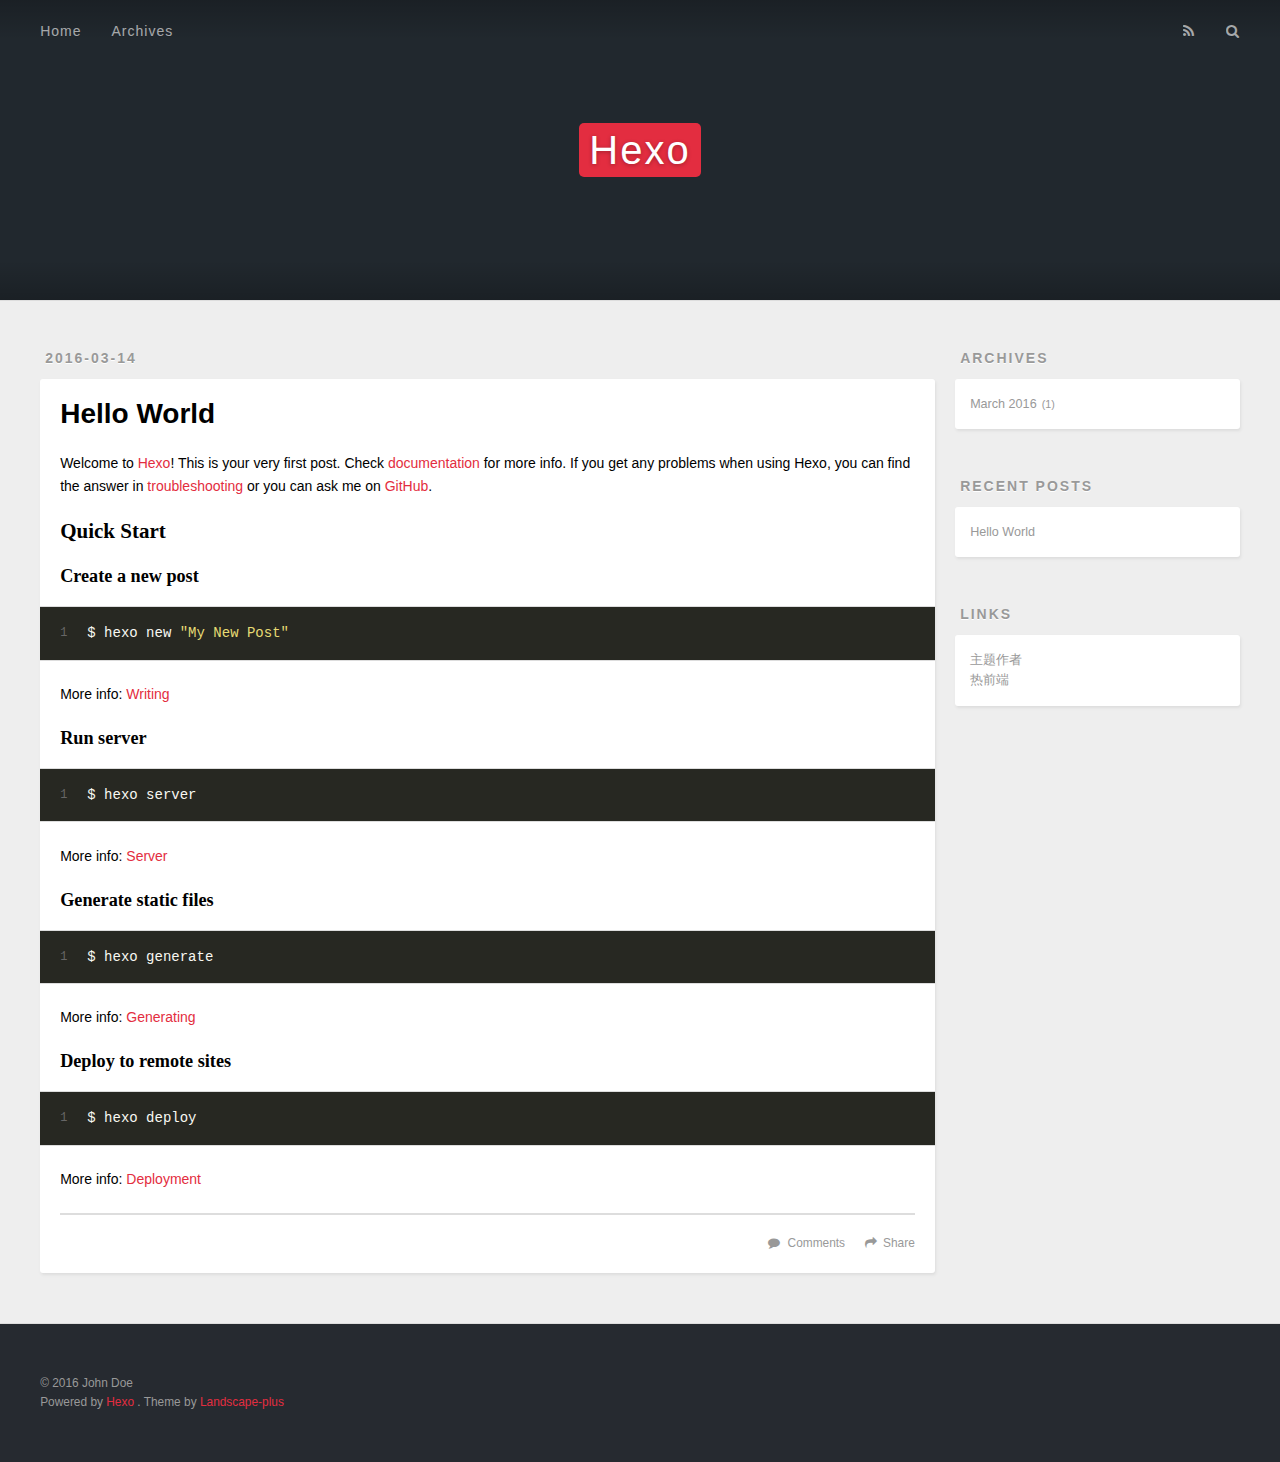
==== index.html @ 1e29aaac "Site updated: 2016-03-15 10:55:47" ====
<!DOCTYPE html>
<html>
<head>
  <meta charset="utf-8">
  
  <title>Hexo</title>
  <meta name="viewport" content="width=device-width, initial-scale=1, maximum-scale=1">
  <meta name="description">
<meta property="og:type" content="website">
<meta property="og:title" content="Hexo">
<meta property="og:url" content="http://yoursite.com/index.html">
<meta property="og:site_name" content="Hexo">
<meta property="og:description">
<meta name="twitter:card" content="summary">
<meta name="twitter:title" content="Hexo">
<meta name="twitter:description">
  
    <link rel="alternative" href="/atom.xml" title="Hexo" type="application/atom+xml">
  
  
    <link rel="icon" href="/favicon.png">
  
  <link rel="stylesheet" href="/css/style.css">
  <!--[if lt IE 9]><script src="//cdnjs.cloudflare.com/ajax/libs/html5shiv/3.7/html5shiv.min.js"></script><![endif]-->
  
</head>
<body>
<div id="container">
  <div id="wrap">
    <header id="header">
  <div id="banner"></div>
  <div id="header-outer" class="outer">
    <div id="header-title" class="inner">
      <h1 id="logo-wrap">
        <a href="/" id="logo">Hexo</a>
      </h1>
      
    </div>
    <div id="header-inner" class="inner">
      <nav id="main-nav">
        <a id="main-nav-toggle" class="nav-icon"></a>
        
          <a class="main-nav-link" href="/">Home</a>
        
          <a class="main-nav-link" href="/archives">Archives</a>
        
      </nav>
      <nav id="sub-nav">
        
          <a id="nav-rss-link" class="nav-icon" href="/atom.xml" title="RSS Feed"></a>
        
        <a id="nav-search-btn" class="nav-icon" title="Search"></a>
      </nav>
      <div id="search-form-wrap">
        <form action="http://www.baidu.com/baidu" method="get" accept-charset="utf-8" class="search-form">
          <input type="search" name="word" maxlength="20" class="search-form-input" placeholder="Search">
          <input type="submit" value="" class="search-form-submit">
          <input name=tn type=hidden value="bds">
          <input name=cl type=hidden value="3">
          <input name=ct type=hidden value="2097152">
          <input type="hidden" name="si" value="yoursite.com">
        </form>
      </div>
    </div>
  </div>
</header>
    <div class="outer">
      <section id="main">
  
    <article id="post-hello-world" class="article article-type-post" itemscope itemprop="blogPost">
  <div class="article-meta">
    <a href="/2016/03/14/hello-world/" class="article-date">
  <time datetime="2016-03-14T09:33:11.147Z" itemprop="datePublished">2016-03-14</time>
</a>
    
  </div>
  <div class="article-inner">
    
    
      <header class="article-header">
        
  
    <h1 itemprop="name">
      <a class="article-title" href="/2016/03/14/hello-world/">Hello World</a>
    </h1>
  

      </header>
    
    <div class="article-entry" itemprop="articleBody">
      
        <p>Welcome to <a href="https://hexo.io/" target="_blank" rel="external">Hexo</a>! This is your very first post. Check <a href="https://hexo.io/docs/" target="_blank" rel="external">documentation</a> for more info. If you get any problems when using Hexo, you can find the answer in <a href="https://hexo.io/docs/troubleshooting.html" target="_blank" rel="external">troubleshooting</a> or you can ask me on <a href="https://github.com/hexojs/hexo/issues" target="_blank" rel="external">GitHub</a>.</p>
<h2 id="Quick-Start"><a href="#Quick-Start" class="headerlink" title="Quick Start"></a>Quick Start</h2><h3 id="Create-a-new-post"><a href="#Create-a-new-post" class="headerlink" title="Create a new post"></a>Create a new post</h3><figure class="highlight bash"><table><tr><td class="gutter"><pre><span class="line">1</span><br></pre></td><td class="code"><pre><span class="line">$ hexo new <span class="string">"My New Post"</span></span><br></pre></td></tr></table></figure>
<p>More info: <a href="https://hexo.io/docs/writing.html" target="_blank" rel="external">Writing</a></p>
<h3 id="Run-server"><a href="#Run-server" class="headerlink" title="Run server"></a>Run server</h3><figure class="highlight bash"><table><tr><td class="gutter"><pre><span class="line">1</span><br></pre></td><td class="code"><pre><span class="line">$ hexo server</span><br></pre></td></tr></table></figure>
<p>More info: <a href="https://hexo.io/docs/server.html" target="_blank" rel="external">Server</a></p>
<h3 id="Generate-static-files"><a href="#Generate-static-files" class="headerlink" title="Generate static files"></a>Generate static files</h3><figure class="highlight bash"><table><tr><td class="gutter"><pre><span class="line">1</span><br></pre></td><td class="code"><pre><span class="line">$ hexo generate</span><br></pre></td></tr></table></figure>
<p>More info: <a href="https://hexo.io/docs/generating.html" target="_blank" rel="external">Generating</a></p>
<h3 id="Deploy-to-remote-sites"><a href="#Deploy-to-remote-sites" class="headerlink" title="Deploy to remote sites"></a>Deploy to remote sites</h3><figure class="highlight bash"><table><tr><td class="gutter"><pre><span class="line">1</span><br></pre></td><td class="code"><pre><span class="line">$ hexo deploy</span><br></pre></td></tr></table></figure>
<p>More info: <a href="https://hexo.io/docs/deployment.html" target="_blank" rel="external">Deployment</a></p>

      
    </div>
    <footer class="article-footer">
      
        <a data-url="http://yoursite.com/2016/03/14/hello-world/" data-id="cilrsl9pn00001sz2rvlsrsom" class="article-share-link" data-share="baidu">Share</a>
      

      
        <a href="http://yoursite.com/2016/03/14/hello-world/#ds-thread" class="article-comment-link">Comments</a>
      

      
    </footer>
  </div>
  
</article>


  
  
</section>
      
      <aside id="sidebar">
  
    
  
    
  
    
  
    
  <div class="widget-wrap">
    <h3 class="widget-title">Archives</h3>
    <div class="widget">
      <ul class="archive-list"><li class="archive-list-item"><a class="archive-list-link" href="/archives/2016/03/">March 2016</a><span class="archive-list-count">1</span></li></ul>
    </div>
  </div>

  
    
  <div class="widget-wrap">
    <h3 class="widget-title">Recent Posts</h3>
    <div class="widget">
      <ul>
        
          <li>
            <a href="/2016/03/14/hello-world/">Hello World</a>
          </li>
        
      </ul>
    </div>
  </div>

  
    
  <div class="widget-wrap">
    <h3 class="widget-title">Links</h3>
    <div class="widget">
      <ul>
        
          <li>
            <a href="http://xiguabaobao.com" target="_blank">主题作者</a>
          </li>
        
          <li>
            <a href="http://reqianduan.com" target="_blank">热前端</a>
          </li>
        
      </ul>
    </div>
  </div>

  
</aside>
      
    </div>
    <footer id="footer">
  
  <div class="outer">
    <div id="footer-info" class="inner">
      &copy; 2016 John Doe<br>
      Powered by <a href="http://hexo.io/" target="_blank">Hexo</a>
      .
      Theme by <a href="https://github.com/xiangming/landscape-plus" target="_blank">Landscape-plus</a>
    </div>
  </div>
</footer>
  </div>
  <nav id="mobile-nav">
  
    <a href="/" class="mobile-nav-link">Home</a>
  
    <a href="/archives" class="mobile-nav-link">Archives</a>
  
</nav>
  <!-- totop start -->
<div id="totop">
<a title="totop"><img src="/img/scrollup.png"/></a>
</div>

<!-- totop end -->

<!-- 多说公共js代码 start -->
<script type="text/javascript">
var duoshuoQuery = {short_name:"274f2ca0711b4ffc8c4871631180638b"};
  (function() {
    var ds = document.createElement('script');
    ds.type = 'text/javascript';ds.async = true;
    ds.src = (document.location.protocol == 'https:' ? 'https:' : 'http:') + '//static.duoshuo.com/embed.js';
    ds.charset = 'UTF-8';
    (document.getElementsByTagName('head')[0]
     || document.getElementsByTagName('body')[0]).appendChild(ds);
  })();
  </script>
<!-- 多说公共js代码 end -->


<!-- 百度分享 start -->

<div id="article-share-box" class="article-share-box">
  <div id="bdshare" class="bdsharebuttonbox article-share-links">
    <a class="article-share-weibo" data-cmd="tsina" title="分享到新浪微博"></a>
    <a class="article-share-weixin" data-cmd="weixin" title="分享到微信"></a>
    <a class="article-share-qq" data-cmd="sqq" title="分享到QQ"></a>
    <a class="article-share-renren" data-cmd="renren" title="分享到人人网"></a>
    <a class="article-share-more" data-cmd="more" title="更多"></a>
  </div>
</div>
<script>window._bd_share_config={"common":{},"share":{"bdCustomStyle":"/css/bdshare.css"}};with(document)0[(getElementsByTagName('head')[0]||body).appendChild(createElement('script')).src='http://bdimg.share.baidu.com/static/api/js/share.js?cdnversion='+~(-new Date()/36e5)];</script>

<!-- 百度分享 end -->

<script src="//cdnjs.cloudflare.com/ajax/libs/jquery/1.11.1/jquery.min.js"></script>




<script src="/js/script.js"></script>

</div>
</body>
</html>
---- css/style.css ----
body {
  zoom: 1;
  width: 100%;
}
body:before,
body:after {
  content: "";
  display: table;
}
body:after {
  clear: both;
}
html,
body,
div,
span,
applet,
object,
iframe,
h1,
h2,
h3,
h4,
h5,
h6,
p,
blockquote,
pre,
a,
abbr,
acronym,
address,
big,
cite,
code,
del,
dfn,
em,
img,
ins,
kbd,
q,
s,
samp,
small,
strike,
strong,
sub,
sup,
tt,
var,
dl,
dt,
dd,
ol,
ul,
li,
fieldset,
form,
label,
legend,
table,
caption,
tbody,
tfoot,
thead,
tr,
th,
td {
  margin: 0;
  padding: 0;
  border: 0;
  outline: 0;
  font-weight: inherit;
  font-style: inherit;
  font-family: inherit;
  font-size: 100%;
  vertical-align: baseline;
}
body {
  line-height: 1;
  color: #000;
  background: #fff;
}
ol,
ul {
  list-style: none;
}
table {
  border-collapse: separate;
  border-spacing: 0;
  vertical-align: middle;
}
caption,
th,
td {
  text-align: left;
  font-weight: normal;
  vertical-align: middle;
}
a img {
  border: none;
}
input,
button {
  margin: 0;
  padding: 0;
}
input::-moz-focus-inner,
button::-moz-focus-inner {
  border: 0;
  padding: 0;
}
@font-face {
  font-family: FontAwesome;
  font-style: normal;
  font-weight: normal;
  src: url("fonts/fontawesome-webfont.eot?v=#4.0.3");
  src: url("fonts/fontawesome-webfont.eot?#iefix&v=#4.0.3") format("embedded-opentype"), url("fonts/fontawesome-webfont.woff?v=#4.0.3") format("woff"), url("fonts/fontawesome-webfont.ttf?v=#4.0.3") format("truetype"), url("fonts/fontawesome-webfont.svg#fontawesomeregular?v=#4.0.3") format("svg");
}
html,
body,
#container {
  height: 100%;
}
body {
  background: #eee;
  font: 14px/1.6em "微软雅黑", "Microsoft Yahei", "Droid Sans", Helvetica Neue, Helvetica, Arial, sans-serif;
  -webkit-text-size-adjust: 100%;
}
.outer {
  zoom: 1;
  max-width: 1220px;
  margin: 0 auto;
  padding: 0 10px;
}
.outer:before,
.outer:after {
  content: "";
  display: table;
}
.outer:after {
  clear: both;
}
.inner {
  display: inline;
  float: left;
  width: 98.33333333333333%;
  margin: 0 0.833333333333333%;
}
.left,
.alignleft {
  float: left;
}
.right,
.alignright {
  float: right;
}
.clear {
  clear: both;
}
#container {
  position: relative;
}
.mobile-nav-on {
  overflow: hidden;
}
#wrap {
  height: 100%;
  width: 100%;
  position: absolute;
  top: 0;
  left: 0;
  -webkit-transition: 0.2s ease-out;
  -moz-transition: 0.2s ease-out;
  -o-transition: 0.2s ease-out;
  -ms-transition: 0.2s ease-out;
  transition: 0.2s ease-out;
  z-index: 1;
  background: #eee;
}
.mobile-nav-on #wrap {
  left: 280px;
}
@media screen and (min-width: 768px) {
  #main {
    display: inline;
    float: left;
    width: 73.33333333333333%;
    margin: 0 0.833333333333333%;
  }
}
.article-date,
.article-category-link,
.archive-year,
.widget-title {
  text-decoration: none;
  text-transform: uppercase;
  letter-spacing: 2px;
  color: #999;
  margin-bottom: 1em;
  margin-left: 5px;
  line-height: 1em;
  text-shadow: 0 1px #fff;
  font-weight: bold;
}
.article-inner,
.archive-article-inner {
  background: #fff;
  -webkit-box-shadow: 1px 2px 3px #ddd;
  box-shadow: 1px 2px 3px #ddd;
  -webkit-border-radius: 3px;
  border-radius: 3px;
}
.article-entry h1,
.widget h1,
.article-entry h2,
.widget h2,
.article-entry h3,
.widget h3,
.article-entry h4,
.widget h4,
.article-entry h5,
.widget h5,
.article-entry h6,
.widget h6 {
  font-weight: bold;
  color: #000;
  font-family: "Droid Serif", Georgia, Serif;
}
.article-entry h1 a,
.widget h1 a,
.article-entry h2 a,
.widget h2 a,
.article-entry h3 a,
.widget h3 a,
.article-entry h4 a,
.widget h4 a,
.article-entry h5 a,
.widget h5 a,
.article-entry h6 a,
.widget h6 a {
  color: #000;
  text-decoration: none;
}
.article-entry h1 a:hover,
.widget h1 a:hover,
.article-entry h2 a:hover,
.widget h2 a:hover,
.article-entry h3 a:hover,
.widget h3 a:hover,
.article-entry h4 a:hover,
.widget h4 a:hover,
.article-entry h5 a:hover,
.widget h5 a:hover,
.article-entry h6 a:hover,
.widget h6 a:hover {
  color: #e32d40;
}
.article-entry h2,
.widget h2,
.article-entry h3,
.widget h3,
.article-entry h4,
.widget h4,
.article-entry h5,
.widget h5,
.article-entry h6,
.widget h6 {
  font-weight: 600;
  margin-bottom: 10px;
}
.article-entry h1,
.widget h1 {
  font-size: 2em;
}
.article-entry h2,
.widget h2 {
  font-size: 1.5em;
}
.article-entry h3,
.widget h3 {
  font-size: 1.3em;
}
.article-entry h4,
.widget h4 {
  font-size: 1.2em;
}
.article-entry h5,
.widget h5 {
  font-size: 1em;
}
.article-entry h6,
.widget h6 {
  font-size: 1em;
  color: #999;
}
.article-entry hr,
.widget hr {
  border: 1px dashed #ddd;
}
.article-entry strong,
.widget strong {
  font-weight: bold;
}
.article-entry em,
.widget em,
.article-entry cite,
.widget cite {
  font-style: italic;
}
.article-entry sup,
.widget sup,
.article-entry sub,
.widget sub {
  font-size: 0.75em;
  line-height: 0;
  position: relative;
  vertical-align: baseline;
}
.article-entry sup,
.widget sup {
  top: -0.5em;
}
.article-entry sub,
.widget sub {
  bottom: -0.2em;
}
.article-entry small,
.widget small {
  font-size: 0.85em;
}
.article-entry acronym,
.widget acronym,
.article-entry abbr,
.widget abbr {
  border-bottom: 1px dotted;
}
.article-entry ul,
.widget ul,
.article-entry ol,
.widget ol,
.article-entry dl,
.widget dl {
  margin: 0 20px;
  line-height: 1.6em;
}
.article-entry ul ul,
.widget ul ul,
.article-entry ol ul,
.widget ol ul,
.article-entry ul ol,
.widget ul ol,
.article-entry ol ol,
.widget ol ol {
  margin-top: 0;
  margin-bottom: 0;
}
.article-entry ul,
.widget ul {
  list-style: disc;
}
.article-entry ol,
.widget ol {
  list-style: decimal;
}
.article-entry dt,
.widget dt {
  font-weight: bold;
}
#header {
  height: 300px;
  position: relative;
  border-bottom: 1px solid #ddd;
}
#header:before,
#header:after {
  content: "";
  position: absolute;
  left: 0;
  right: 0;
  height: 40px;
}
#header:before {
  top: 0;
  background: -webkit-linear-gradient(rgba(0,0,0,0.2), transparent);
  background: -moz-linear-gradient(rgba(0,0,0,0.2), transparent);
  background: -o-linear-gradient(rgba(0,0,0,0.2), transparent);
  background: -ms-linear-gradient(rgba(0,0,0,0.2), transparent);
  background: linear-gradient(rgba(0,0,0,0.2), transparent);
}
#header:after {
  bottom: 0;
  background: -webkit-linear-gradient(transparent, rgba(0,0,0,0.2));
  background: -moz-linear-gradient(transparent, rgba(0,0,0,0.2));
  background: -o-linear-gradient(transparent, rgba(0,0,0,0.2));
  background: -ms-linear-gradient(transparent, rgba(0,0,0,0.2));
  background: linear-gradient(transparent, rgba(0,0,0,0.2));
}
#header-outer {
  height: 100%;
  position: relative;
}
#header-inner {
  position: relative;
  overflow: hidden;
}
#banner {
  position: absolute;
  top: 0;
  left: 0;
  width: 100%;
  height: 100%;
  background: #21282e;
  -webkit-background-size: cover;
  -moz-background-size: cover;
  background-size: cover;
  z-index: -1;
}
#header-title {
  text-align: center;
  height: 40px;
  position: absolute;
  top: 50%;
  left: 0;
  margin-top: -20px;
}
#logo,
#subtitle {
  text-decoration: none;
  color: #fff;
  font-weight: 300;
  text-shadow: 0 1px 4px rgba(0,0,0,0.3);
}
#logo {
  font-size: 40px;
  line-height: 40px;
  letter-spacing: 2px;
  background: #e32d40;
  padding: 5px 10px;
  -webkit-border-radius: 5px;
  border-radius: 5px;
}
#subtitle {
  font-size: 16px;
  line-height: 16px;
  letter-spacing: 1px;
  color: #687e91;
}
#subtitle-wrap {
  margin-top: 16px;
}
#main-nav {
  float: left;
  margin-left: -15px;
}
.nav-icon,
.main-nav-link {
  float: left;
  color: #fff;
  opacity: 0.6;
  -ms-filter: "progid:DXImageTransform.Microsoft.Alpha(Opacity=60)";
  filter: alpha(opacity=60);
  text-decoration: none;
  text-shadow: 0 1px rgba(0,0,0,0.2);
  -webkit-transition: opacity 0.2s;
  -moz-transition: opacity 0.2s;
  -o-transition: opacity 0.2s;
  -ms-transition: opacity 0.2s;
  transition: opacity 0.2s;
  display: block;
  padding: 20px 15px;
}
.nav-icon:hover,
.main-nav-link:hover {
  opacity: 1;
  -ms-filter: none;
  filter: none;
}
.nav-icon {
  font-family: FontAwesome;
  text-align: center;
  font-size: 14px;
  width: 14px;
  height: 14px;
  padding: 20px 15px;
  position: relative;
  cursor: pointer;
}
.main-nav-link {
  font-weight: 300;
  letter-spacing: 1px;
}
@media screen and (max-width: 479px) {
  .main-nav-link {
    display: none;
  }
}
#main-nav-toggle {
  display: none;
}
#main-nav-toggle:before {
  content: "\f0c9";
}
@media screen and (max-width: 479px) {
  #main-nav-toggle {
    display: block;
  }
}
#sub-nav {
  float: right;
  margin-right: -15px;
}
#nav-rss-link:before {
  content: "\f09e";
}
#nav-search-btn:before {
  content: "\f002";
}
#search-form-wrap {
  position: absolute;
  top: 15px;
  width: 150px;
  height: 30px;
  right: -150px;
  opacity: 0;
  -ms-filter: "progid:DXImageTransform.Microsoft.Alpha(Opacity=0)";
  filter: alpha(opacity=0);
  -webkit-transition: 0.2s ease-out;
  -moz-transition: 0.2s ease-out;
  -o-transition: 0.2s ease-out;
  -ms-transition: 0.2s ease-out;
  transition: 0.2s ease-out;
}
#search-form-wrap.on {
  opacity: 1;
  -ms-filter: none;
  filter: none;
  right: 0;
}
@media screen and (max-width: 479px) {
  #search-form-wrap {
    width: 100%;
    right: -100%;
  }
}
.search-form {
  position: absolute;
  top: 0;
  left: 0;
  right: 0;
  background: #fff;
  padding: 5px 15px;
  -webkit-border-radius: 15px;
  border-radius: 15px;
  -webkit-box-shadow: 0 0 10px rgba(0,0,0,0.3);
  box-shadow: 0 0 10px rgba(0,0,0,0.3);
}
.search-form-input {
  border: none;
  background: none;
  color: #000;
  width: 100%;
  font: 13px "微软雅黑", "Microsoft Yahei", "Droid Sans", Helvetica Neue, Helvetica, Arial, sans-serif;
  outline: none;
}
.search-form-input::-webkit-search-results-decoration,
.search-form-input::-webkit-search-cancel-button {
  -webkit-appearance: none;
}
.search-form-submit {
  position: absolute;
  top: 50%;
  right: 10px;
  margin-top: -7px;
  font: 13px FontAwesome;
  border: none;
  background: none;
  color: #bbb;
  cursor: pointer;
}
.search-form-submit:hover,
.search-form-submit:focus {
  color: #777;
}
.article {
  margin: 50px 0;
}
.article-inner {
  overflow: hidden;
}
.article-meta {
  zoom: 1;
}
.article-meta:before,
.article-meta:after {
  content: "";
  display: table;
}
.article-meta:after {
  clear: both;
}
.article-date {
  float: left;
}
.article-category {
  float: left;
  line-height: 1em;
  color: #ccc;
  text-shadow: 0 1px #fff;
  margin-left: 8px;
}
.article-category:before {
  content: "\2022";
}
.article-category-link {
  margin: 0 12px 1em;
}
.article-header {
  padding: 20px 20px 0;
}
.article-title {
  text-decoration: none;
  font-size: 2em;
  font-weight: bold;
  color: #000;
  line-height: 1.1em;
  -webkit-transition: color 0.2s;
  -moz-transition: color 0.2s;
  -o-transition: color 0.2s;
  -ms-transition: color 0.2s;
  transition: color 0.2s;
}
a.article-title:hover {
  color: #e32d40;
}
.article-entry {
  zoom: 1;
  color: #000;
  padding: 0 20px;
}
.article-entry:before,
.article-entry:after {
  content: "";
  display: table;
}
.article-entry:after {
  clear: both;
}
.article-entry p,
.article-entry table {
  line-height: 1.6em;
  margin: 1.6em 0;
}
.article-entry h1,
.article-entry h2,
.article-entry h3,
.article-entry h4,
.article-entry h5,
.article-entry h6 {
  font-weight: bold;
}
.article-entry h1,
.article-entry h2,
.article-entry h3,
.article-entry h4,
.article-entry h5,
.article-entry h6 {
  line-height: 1.1em;
  margin: 1.1em 0;
}
.article-entry a {
  color: #e32d40;
  text-decoration: none;
}
.article-entry a:hover {
  text-decoration: underline;
}
.article-entry ul,
.article-entry ol,
.article-entry dl {
  margin-top: 1.6em;
  margin-bottom: 1.6em;
}
.article-entry img,
.article-entry video {
  max-width: 100%;
  height: auto;
  display: block;
  margin: auto;
}
.article-entry iframe {
  border: none;
}
.article-entry table {
  width: 100%;
  border-collapse: collapse;
  border-spacing: 0;
}
.article-entry th {
  font-weight: bold;
  border-bottom: 3px solid #ddd;
  padding-bottom: 0.5em;
}
.article-entry td {
  border-bottom: 1px solid #ddd;
  padding: 10px 0;
}
.article-entry blockquote {
  font-family: "Droid Serif", Georgia, Serif;
  margin: 1.6em 0;
  padding: 0 0.8em;
  border-left: 4px solid #ddd;
  color: #777;
}
.article-entry blockquote footer {
  font-size: 14px;
  margin: 1.6em 0;
  font-family: "微软雅黑", "Microsoft Yahei", "Droid Sans", Helvetica Neue, Helvetica, Arial, sans-serif;
}
.article-entry blockquote footer cite:before {
  content: "—";
  padding: 0 0.5em;
}
.article-entry .pullquote {
  text-align: left;
  width: 45%;
  margin: 0;
}
.article-entry .pullquote.left {
  margin-left: 0.5em;
  margin-right: 1em;
}
.article-entry .pullquote.right {
  margin-right: 0.5em;
  margin-left: 1em;
}
.article-entry .caption {
  color: #999;
  display: block;
  font-size: 0.9em;
  margin-top: 0.5em;
  position: relative;
  text-align: center;
}
.article-entry .video-container {
  position: relative;
  padding-top: 56.25%;
  height: 0;
  overflow: hidden;
}
.article-entry .video-container iframe,
.article-entry .video-container object,
.article-entry .video-container embed {
  position: absolute;
  top: 0;
  left: 0;
  width: 100%;
  height: 100%;
  margin-top: 0;
}
.article-more-link a {
  display: inline-block;
  line-height: 1em;
  padding: 6px 15px;
  -webkit-border-radius: 15px;
  border-radius: 15px;
  background: #eee;
  color: #999;
  text-shadow: 0 1px #fff;
  text-decoration: none;
}
.article-more-link a:hover {
  background: #e32d40;
  color: #fff;
  text-decoration: none;
  text-shadow: 0 1px #c01a2b;
}
.article-footer {
  zoom: 1;
  font-size: 0.85em;
  line-height: 1.6em;
  border-top: 2px solid #ddd;
  padding-top: 1.6em;
  margin: 0 20px 20px;
}
.article-footer:before,
.article-footer:after {
  content: "";
  display: table;
}
.article-footer:after {
  clear: both;
}
.article-footer a {
  color: #999;
  text-decoration: none;
}
.article-footer a:hover {
  color: #000;
}
.article-tag-list-item {
  float: left;
  margin-right: 10px;
}
.article-tag-list-link:before {
  content: "#";
}
.article-comment-link {
  float: right;
}
.article-comment-link:before {
  content: "\f075";
  font-family: FontAwesome;
  padding-right: 8px;
}
.article-share-link {
  cursor: pointer;
  float: right;
  margin-left: 20px;
}
.article-share-link:before {
  content: "\f064";
  font-family: FontAwesome;
  padding-right: 6px;
}
#article-nav {
  zoom: 1;
  position: relative;
}
#article-nav:before,
#article-nav:after {
  content: "";
  display: table;
}
#article-nav:after {
  clear: both;
}
@media screen and (min-width: 768px) {
  #article-nav {
    margin: 50px 0;
  }
  #article-nav:before {
    width: 8px;
    height: 8px;
    position: absolute;
    top: 50%;
    left: 50%;
    margin-top: -4px;
    margin-left: -4px;
    content: "";
    -webkit-border-radius: 50%;
    border-radius: 50%;
    background: #ddd;
    -webkit-box-shadow: 0 1px 2px #fff;
    box-shadow: 0 1px 2px #fff;
  }
}
.article-nav-link-wrap {
  text-decoration: none;
  text-shadow: 0 1px #fff;
  color: #999;
  -webkit-box-sizing: border-box;
  -moz-box-sizing: border-box;
  box-sizing: border-box;
  margin-top: 50px;
  text-align: center;
  display: block;
}
.article-nav-link-wrap:hover {
  color: #000;
}
@media screen and (min-width: 768px) {
  .article-nav-link-wrap {
    width: 50%;
    margin-top: 0;
  }
}
@media screen and (min-width: 768px) {
  #article-nav-newer {
    float: left;
    text-align: right;
    padding-right: 20px;
  }
}
@media screen and (min-width: 768px) {
  #article-nav-older {
    float: right;
    text-align: left;
    padding-left: 20px;
  }
}
.article-nav-caption {
  text-transform: uppercase;
  letter-spacing: 2px;
  color: #ddd;
  line-height: 1em;
  font-weight: bold;
}
#article-nav-newer .article-nav-caption {
  margin-right: -2px;
}
.article-nav-title {
  font-size: 0.85em;
  line-height: 1.6em;
  margin-top: 0.5em;
}
.article-share-box {
  position: absolute;
  display: none;
  background: #fff;
  -webkit-box-shadow: 1px 2px 10px rgba(0,0,0,0.2);
  box-shadow: 1px 2px 10px rgba(0,0,0,0.2);
  -webkit-border-radius: 3px;
  border-radius: 3px;
  margin-left: -145px;
  overflow: hidden;
  z-index: 1;
}
.article-share-box.on {
  display: block;
}
.article-share-input {
  width: 100%;
  background: none;
  -webkit-box-sizing: border-box;
  -moz-box-sizing: border-box;
  box-sizing: border-box;
  font: 14px "微软雅黑", "Microsoft Yahei", "Droid Sans", Helvetica Neue, Helvetica, Arial, sans-serif;
  padding: 0 15px;
  color: #000;
  outline: none;
  border: 1px solid #ddd;
  -webkit-border-radius: 3px 3px 0 0;
  border-radius: 3px 3px 0 0;
  height: 36px;
  line-height: 36px;
}
.article-share-links {
  zoom: 1;
  background: #eee;
}
.article-share-links:before,
.article-share-links:after {
  content: "";
  display: table;
}
.article-share-links:after {
  clear: both;
}
.article-share-weibo,
.article-share-weixin,
.article-share-qq,
.article-share-renren,
.article-share-more,
.article-share-twitter,
.article-share-facebook,
.article-share-pinterest,
.article-share-google {
  width: 50px;
  height: 50px;
  display: block;
  float: left;
  position: relative;
  color: #999;
  text-shadow: 0 1px #fff;
  cursor: pointer;
}
.article-share-weibo:before,
.article-share-weixin:before,
.article-share-qq:before,
.article-share-renren:before,
.article-share-more:before,
.article-share-twitter:before,
.article-share-facebook:before,
.article-share-pinterest:before,
.article-share-google:before {
  font-size: 20px;
  font-family: FontAwesome;
  width: 20px;
  height: 20px;
  position: absolute;
  top: 50%;
  left: 50%;
  margin-top: -10px;
  margin-left: -10px;
  text-align: center;
}
.article-share-weibo:hover,
.article-share-weixin:hover,
.article-share-qq:hover,
.article-share-renren:hover,
.article-share-more:hover,
.article-share-twitter:hover,
.article-share-facebook:hover,
.article-share-pinterest:hover,
.article-share-google:hover {
  color: #fff;
}
.article-share-weibo:before {
  content: "\f18a";
}
.article-share-weibo:hover {
  background: #d44137;
  text-shadow: 0 1px #b02f26;
}
.article-share-weixin:before {
  content: "\f1d7";
}
.article-share-weixin:hover {
  background: #38ad5a;
  text-shadow: 0 1px #2d8a48;
}
.article-share-qq:before {
  content: "\f1d6";
}
.article-share-qq:hover {
  background: #39b2e2;
  text-shadow: 0 1px #1d96c5;
}
.article-share-renren:before {
  content: "\f18b";
}
.article-share-renren:hover {
  background: #105ba3;
  text-shadow: 0 1px #0d4982;
}
.article-share-more:before {
  content: "\f067";
}
.article-share-more:hover {
  background: #333;
  text-shadow: 0 1px #292929;
}
.article-share-twitter:before {
  content: "\f099";
}
.article-share-twitter:hover {
  background: #00aced;
  text-shadow: 0 1px #008abe;
}
.article-share-facebook:before {
  content: "\f09a";
}
.article-share-facebook:hover {
  background: #3b5998;
  text-shadow: 0 1px #2f477a;
}
.article-share-pinterest:before {
  content: "\f0d2";
}
.article-share-pinterest:hover {
  background: #cb2027;
  text-shadow: 0 1px #a21a1f;
}
.article-share-google:before {
  content: "\f0d5";
}
.article-share-google:hover {
  background: #dd4b39;
  text-shadow: 0 1px #be3221;
}
.article-gallery {
  background: #000;
  position: relative;
}
.article-gallery-photos {
  position: relative;
  overflow: hidden;
}
.article-gallery-img {
  display: none;
  max-width: 100%;
}
.article-gallery-img:first-child {
  display: block;
}
.article-gallery-img.loaded {
  position: absolute;
  display: block;
}
.article-gallery-img img {
  display: block;
  max-width: 100%;
  margin: 0 auto;
}
#comments {
  background: #fff;
  -webkit-box-shadow: 1px 2px 3px #ddd;
  box-shadow: 1px 2px 3px #ddd;
  padding: 20px;
  border: 1px solid #ddd;
  -webkit-border-radius: 3px;
  border-radius: 3px;
  margin: 50px 0;
}
#comments a {
  color: #e32d40;
}
.archives-wrap {
  margin: 50px 0;
}
.archives {
  zoom: 1;
}
.archives:before,
.archives:after {
  content: "";
  display: table;
}
.archives:after {
  clear: both;
}
.archive-year-wrap {
  margin-bottom: 1em;
  line-height: 1em;
}
.archives {
  -webkit-column-gap: 10px;
  -moz-column-gap: 10px;
  column-gap: 10px;
}
@media screen and (min-width: 480px) and (max-width: 767px) {
  .archives {
    -webkit-column-count: 2;
    -moz-column-count: 2;
    column-count: 2;
  }
}
@media screen and (min-width: 768px) {
  .archives {
    -webkit-column-count: 3;
    -moz-column-count: 3;
    column-count: 3;
  }
}
.archive-article {
  -webkit-column-break-inside: avoid;
  page-break-inside: avoid;
  overflow: hidden;
  break-inside: avoid-column;
}
.archive-article-inner {
  padding: 10px;
  margin-bottom: 15px;
}
.archive-article-title {
  text-decoration: none;
  font-weight: bold;
  color: #000;
  -webkit-transition: color 0.2s;
  -moz-transition: color 0.2s;
  -o-transition: color 0.2s;
  -ms-transition: color 0.2s;
  transition: color 0.2s;
  line-height: 1.6em;
}
.archive-article-title:hover {
  color: #e32d40;
}
.archive-article-footer {
  margin-top: 1em;
}
.archive-article-date {
  color: #999;
  text-decoration: none;
  font-size: 0.85em;
  line-height: 1em;
  margin-bottom: 0.5em;
  display: block;
}
#page-nav {
  zoom: 1;
  margin: 50px auto;
  background: #fff;
  -webkit-box-shadow: 1px 2px 3px #ddd;
  box-shadow: 1px 2px 3px #ddd;
  border: 1px solid #ddd;
  -webkit-border-radius: 3px;
  border-radius: 3px;
  text-align: center;
  color: #999;
  overflow: hidden;
}
#page-nav:before,
#page-nav:after {
  content: "";
  display: table;
}
#page-nav:after {
  clear: both;
}
#page-nav a,
#page-nav span {
  padding: 10px 20px;
  line-height: 1;
  height: 2ex;
}
#page-nav a {
  color: #999;
  text-decoration: none;
}
#page-nav a:hover {
  background: #999;
  color: #fff;
}
#page-nav .prev {
  float: left;
}
#page-nav .next {
  float: right;
}
#page-nav .page-number {
  display: inline-block;
}
@media screen and (max-width: 479px) {
  #page-nav .page-number {
    display: none;
  }
}
#page-nav .current {
  color: #000;
  font-weight: bold;
}
#page-nav .space {
  color: #ddd;
}
#footer {
  background: #262a30;
  padding: 50px 0;
  border-top: 1px solid #ddd;
  color: #999;
}
#footer a {
  color: #e32d40;
  text-decoration: none;
}
#footer a:hover {
  text-decoration: underline;
}
#footer-info {
  line-height: 1.6em;
  font-size: 0.85em;
}
.article-entry pre,
.article-entry .highlight {
  background: #272822;
  margin: 0 -20px;
  padding: 15px 20px;
  border-style: solid;
  border-color: #ddd;
  border-width: 1px 0;
  overflow: auto;
  color: #f8f8f2;
  line-height: 22.400000000000002px;
}
.article-entry .highlight .gutter pre,
.article-entry .gist .gist-file .gist-data .line-numbers {
  color: #666;
  font-size: 0.85em;
}
.article-entry pre,
.article-entry code {
  font-family: "Source Code Pro", Consolas, Monaco, Menlo, Consolas, monospace;
}
.article-entry code {
  background: #f0f0f0;
  text-shadow: 0 1px #fff;
  font-size: 0.85em;
  padding: 0 0.3em;
  border: 1px solid #dcdcdc;
  -webkit-border-radius: 3px;
  border-radius: 3px;
}
.article-entry pre code {
  background: none;
  text-shadow: none;
  padding: 0;
  border: none;
}
.article-entry .highlight pre {
  border: none;
  margin: 0;
  padding: 0;
}
.article-entry .highlight table {
  margin: 0;
  width: auto;
}
.article-entry .highlight td {
  border: none;
  padding: 0;
}
.article-entry .highlight figcaption {
  zoom: 1;
  font-size: 0.85em;
  color: #75715e;
  line-height: 1em;
  margin-bottom: 1em;
}
.article-entry .highlight figcaption:before,
.article-entry .highlight figcaption:after {
  content: "";
  display: table;
}
.article-entry .highlight figcaption:after {
  clear: both;
}
.article-entry .highlight figcaption a {
  float: right;
}
.article-entry .highlight .gutter pre {
  text-align: right;
  padding-right: 20px;
}
.article-entry .highlight .line {
  height: 22.400000000000002px;
}
.article-entry .gist {
  margin: 0 -20px;
  border-style: solid;
  border-color: #ddd;
  border-width: 1px 0;
  background: #272822;
  padding: 15px 20px 15px 0;
}
.article-entry .gist .gist-file {
  border: none;
  font-family: "Source Code Pro", Consolas, Monaco, Menlo, Consolas, monospace;
  margin: 0;
}
.article-entry .gist .gist-file .gist-data {
  background: none;
  border: none;
}
.article-entry .gist .gist-file .gist-data .line-numbers {
  background: none;
  border: none;
  padding: 0 20px 0 0;
}
.article-entry .gist .gist-file .gist-data .line-data {
  padding: 0 !important;
}
.article-entry .gist .gist-file .highlight {
  margin: 0;
  padding: 0;
  border: none;
}
.article-entry .gist .gist-file .gist-meta {
  background: #272822;
  color: #75715e;
  font: 0.85em "微软雅黑", "Microsoft Yahei", "Droid Sans", Helvetica Neue, Helvetica, Arial, sans-serif;
  text-shadow: 0 0;
  padding: 0;
  margin-top: 1em;
  margin-left: 20px;
}
.article-entry .gist .gist-file .gist-meta a {
  color: #e32d40;
  font-weight: normal;
}
.article-entry .gist .gist-file .gist-meta a:hover {
  text-decoration: underline;
}
pre .comment,
pre .preprocessor {
  color: #75715e;
}
pre .tag {
  color: #f8f8f2;
}
pre .title,
pre .variable,
pre .regexp,
pre .ruby .constant,
pre .xml .tag .title,
pre .xml .pi,
pre .xml .doctype,
pre .html .doctype,
pre .css .id,
pre .css .class,
pre .css .pseudo {
  color: #f92672;
}
pre .number,
pre .built_in,
pre .literal,
pre .constant {
  color: #ae81ff;
}
pre .params {
  color: #fd971f;
}
pre .class,
pre .ruby .class .title,
pre .css .rules .attribute,
pre .attribute {
  color: #a6e22e;
}
pre .string,
pre .value,
pre .inheritance,
pre .header,
pre .ruby .symbol,
pre .xml .cdata {
  color: #e6db74;
}
pre .css .hexcolor {
  color: #a1efe4;
}
pre .function,
pre .python .decorator,
pre .python .title,
pre .ruby .function .title,
pre .ruby .title .keyword,
pre .perl .sub,
pre .javascript .title,
pre .coffeescript .title {
  color: #66d9ef;
}
pre .keyword,
pre .javascript .function {
  color: #66d9ef;
}
@media screen and (max-width: 479px) {
  #mobile-nav {
    position: absolute;
    top: 0;
    left: 0;
    width: 280px;
    height: 100%;
    background: #191919;
    border-right: 1px solid #fff;
  }
}
@media screen and (max-width: 479px) {
  .mobile-nav-link {
    display: block;
    color: #999;
    text-decoration: none;
    padding: 15px 20px;
    font-weight: bold;
  }
  .mobile-nav-link:hover {
    color: #fff;
  }
}
#totop {
  position: fixed;
  display: none;
  z-index: 9999;
  bottom: 5em;
  right: 1em;
  cursor: pointer;
}
@media tabletmax {
  #totop {
    display: none !important;
  }
}
@media screen and (min-width: 768px) {
  #sidebar {
    display: inline;
    float: left;
    width: 23.333333333333332%;
    margin: 0 0.833333333333333%;
  }
}
.widget-wrap {
  margin: 50px 0;
}
.widget {
  color: #777;
  text-shadow: 0 1px #fff;
  background: #fff;
  -webkit-box-shadow: 1px 2px 3px #ddd;
  box-shadow: 1px 2px 3px #ddd;
  padding: 15px;
  -webkit-border-radius: 3px;
  border-radius: 3px;
}
.widget a {
  color: #999;
  text-decoration: none;
}
.widget a:hover {
  text-decoration: underline;
  color: #e32d40;
}
.widget ul ul,
.widget ol ul,
.widget dl ul,
.widget ul ol,
.widget ol ol,
.widget dl ol,
.widget ul dl,
.widget ol dl,
.widget dl dl {
  margin-left: 15px;
  list-style: disc;
}
.widget {
  line-height: 1.6em;
  word-wrap: break-word;
  font-size: 0.9em;
}
.widget ul,
.widget ol {
  list-style: none;
  margin: 0;
}
.widget ul ul,
.widget ol ul,
.widget ul ol,
.widget ol ol {
  margin: 0 20px;
}
.widget ul ul,
.widget ol ul {
  list-style: disc;
}
.widget ul ol,
.widget ol ol {
  list-style: decimal;
}
.category-list-count,
.tag-list-count,
.archive-list-count {
  padding-left: 5px;
  color: #999;
  font-size: 0.85em;
}
.category-list-count:before,
.tag-list-count:before,
.archive-list-count:before {
  content: "(";
}
.category-list-count:after,
.tag-list-count:after,
.archive-list-count:after {
  content: ")";
}
.tagcloud a {
  margin-right: 5px;
}
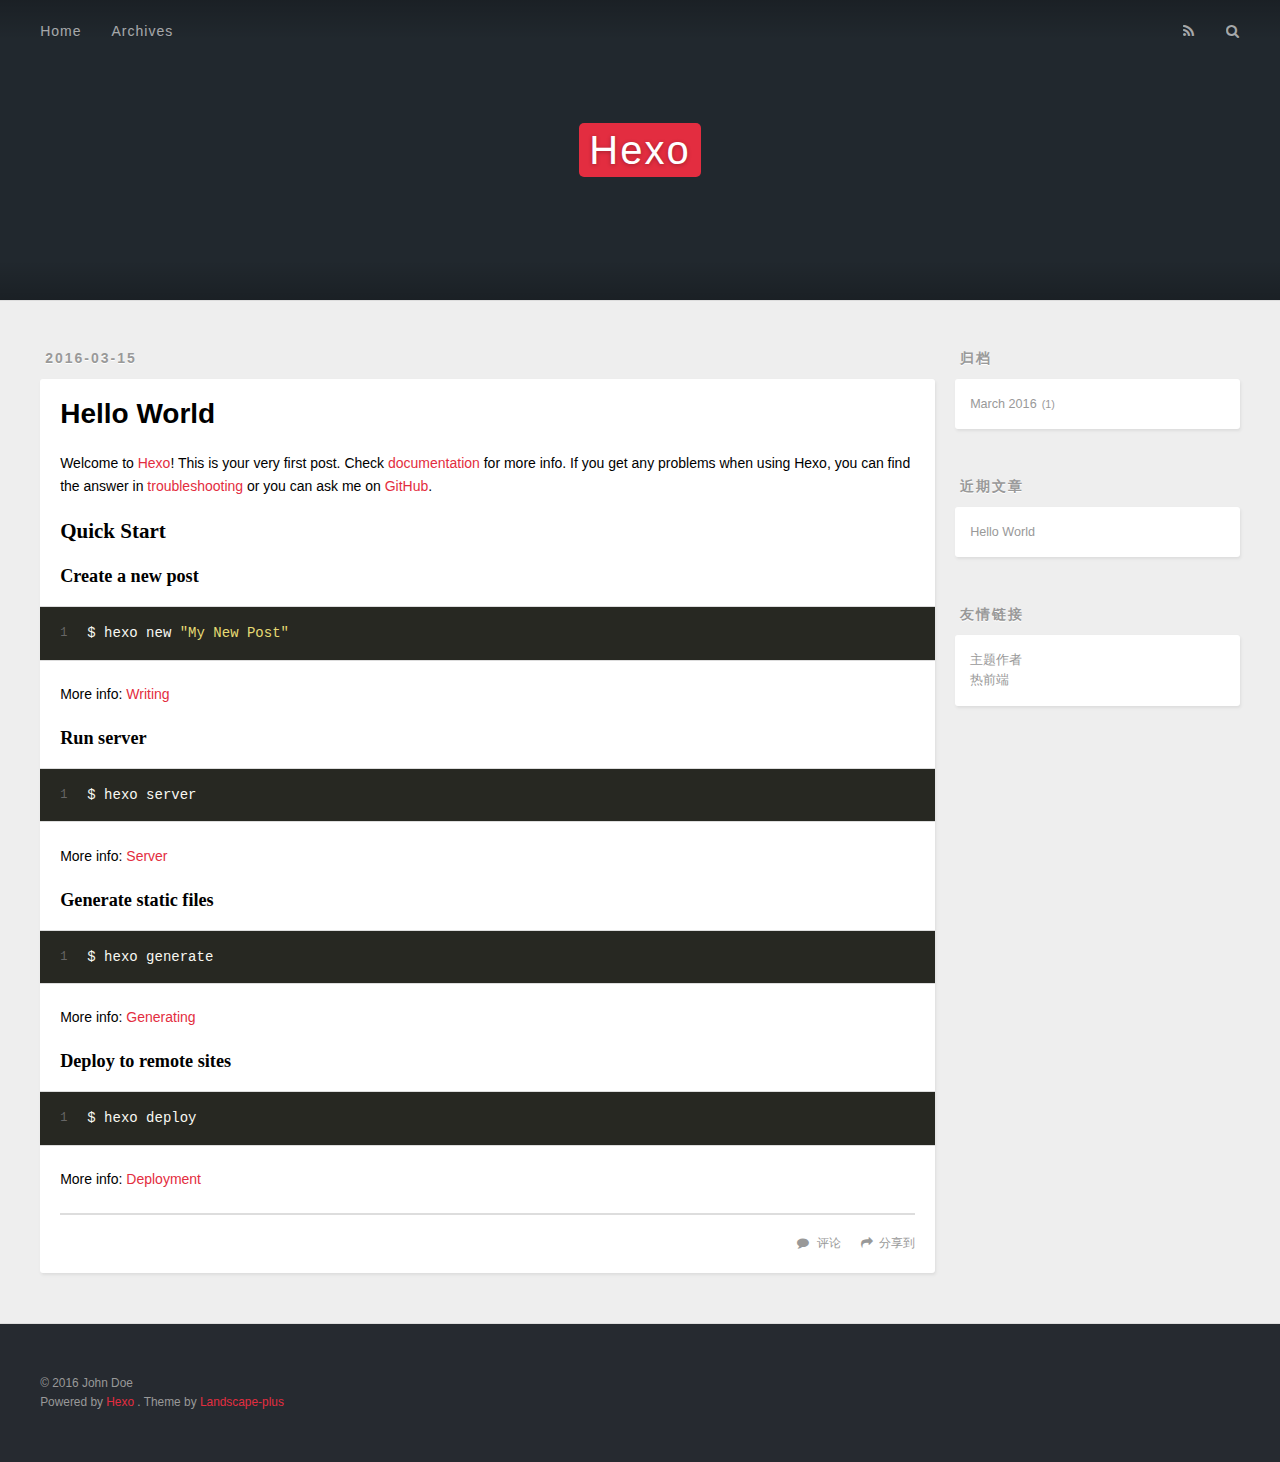
==== commit f6657bca: "Site updated: 2016-03-15 11:10:47" ====
--- a/index.html
+++ b/index.html
@@ -9,7 +9,7 @@
   <meta name="description">
 <meta property="og:type" content="website">
 <meta property="og:title" content="Hexo">
-<meta property="og:url" content="http://yoursite.com/index.html">
+<meta property="og:url" content="http://hellodon.github.io/index.html">
 <meta property="og:site_name" content="Hexo">
 <meta property="og:description">
 <meta name="twitter:card" content="summary">
@@ -59,7 +59,7 @@
           <input name=tn type=hidden value="bds">
           <input name=cl type=hidden value="3">
           <input name=ct type=hidden value="2097152">
-          <input type="hidden" name="si" value="yoursite.com">
+          <input type="hidden" name="si" value="hellodon.github.io">
         </form>
       </div>
     </div>
@@ -70,8 +70,8 @@
   
     <article id="post-hello-world" class="article article-type-post" itemscope itemprop="blogPost">
   <div class="article-meta">
-    <a href="/2016/03/14/hello-world/" class="article-date">
-  <time datetime="2016-03-14T09:33:11.147Z" itemprop="datePublished">2016-03-14</time>
+    <a href="/2016/03/15/hello-world/" class="article-date">
+  <time datetime="2016-03-15T03:10:27.382Z" itemprop="datePublished">2016-03-15</time>
 </a>
     
   </div>
@@ -82,7 +82,7 @@
         
   
     <h1 itemprop="name">
-      <a class="article-title" href="/2016/03/14/hello-world/">Hello World</a>
+      <a class="article-title" href="/2016/03/15/hello-world/">Hello World</a>
     </h1>
   
 
@@ -104,11 +104,11 @@
     </div>
     <footer class="article-footer">
       
-        <a data-url="http://yoursite.com/2016/03/14/hello-world/" data-id="cilrsl9pn00001sz2rvlsrsom" class="article-share-link" data-share="baidu">Share</a>
-      
-
-      
-        <a href="http://yoursite.com/2016/03/14/hello-world/#ds-thread" class="article-comment-link">Comments</a>
+        <a data-url="http://hellodon.github.io/2016/03/15/hello-world/" data-id="cilsucxfa0000ioz2boj4pppc" class="article-share-link" data-share="baidu">分享到</a>
+      
+
+      
+        <a href="http://hellodon.github.io/2016/03/15/hello-world/#ds-thread" class="article-comment-link">评论</a>
       
 
       
@@ -132,7 +132,7 @@
   
     
   <div class="widget-wrap">
-    <h3 class="widget-title">Archives</h3>
+    <h3 class="widget-title">归档</h3>
     <div class="widget">
       <ul class="archive-list"><li class="archive-list-item"><a class="archive-list-link" href="/archives/2016/03/">March 2016</a><span class="archive-list-count">1</span></li></ul>
     </div>
@@ -141,12 +141,12 @@
   
     
   <div class="widget-wrap">
-    <h3 class="widget-title">Recent Posts</h3>
+    <h3 class="widget-title">近期文章</h3>
     <div class="widget">
       <ul>
         
           <li>
-            <a href="/2016/03/14/hello-world/">Hello World</a>
+            <a href="/2016/03/15/hello-world/">Hello World</a>
           </li>
         
       </ul>
@@ -156,7 +156,7 @@
   
     
   <div class="widget-wrap">
-    <h3 class="widget-title">Links</h3>
+    <h3 class="widget-title">友情链接</h3>
     <div class="widget">
       <ul>
         
@@ -197,7 +197,7 @@
 </nav>
   <!-- totop start -->
 <div id="totop">
-<a title="totop"><img src="/img/scrollup.png"/></a>
+<a title="返回顶部"><img src="/img/scrollup.png"/></a>
 </div>
 
 <!-- totop end -->
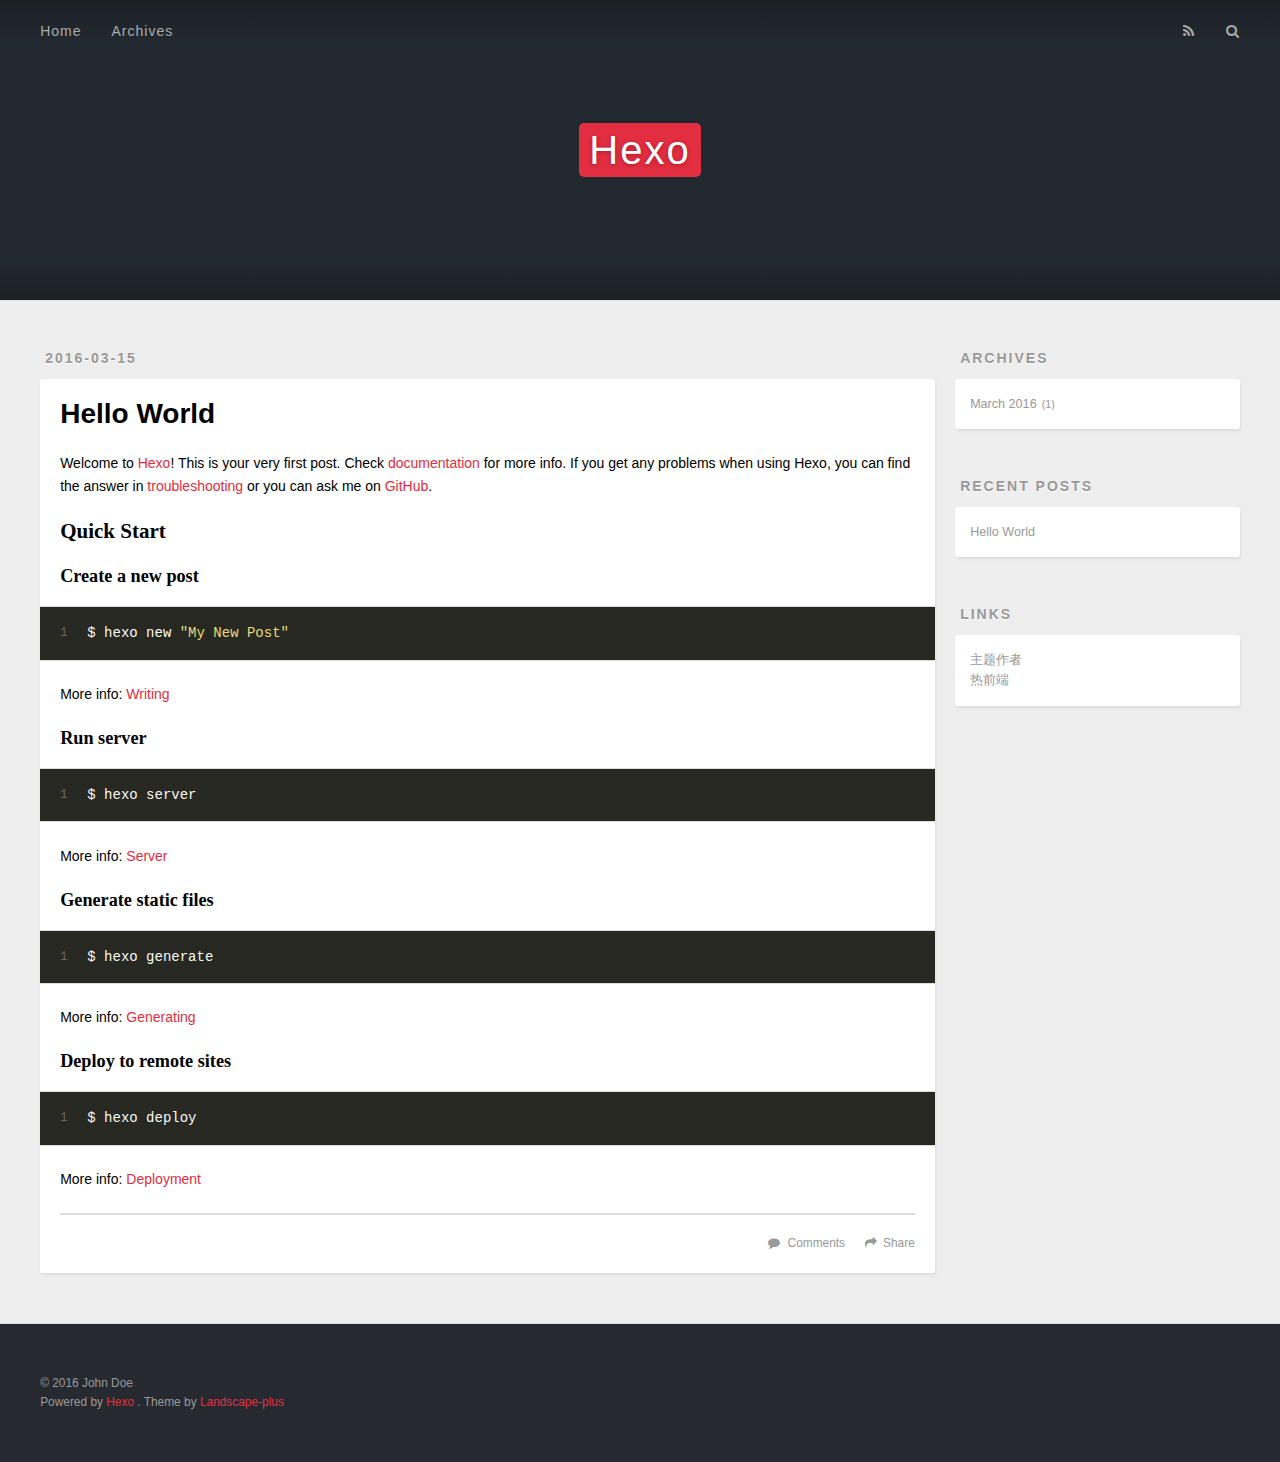
==== commit 2d534c36: "Site updated: 2016-03-15 11:39:53" ====
--- a/index.html
+++ b/index.html
@@ -71,7 +71,7 @@
     <article id="post-hello-world" class="article article-type-post" itemscope itemprop="blogPost">
   <div class="article-meta">
     <a href="/2016/03/15/hello-world/" class="article-date">
-  <time datetime="2016-03-15T03:10:27.382Z" itemprop="datePublished">2016-03-15</time>
+  <time datetime="2016-03-15T03:39:44.912Z" itemprop="datePublished">2016-03-15</time>
 </a>
     
   </div>
@@ -104,11 +104,11 @@
     </div>
     <footer class="article-footer">
       
-        <a data-url="http://hellodon.github.io/2016/03/15/hello-world/" data-id="cilsucxfa0000ioz2boj4pppc" class="article-share-link" data-share="baidu">分享到</a>
-      
-
-      
-        <a href="http://hellodon.github.io/2016/03/15/hello-world/#ds-thread" class="article-comment-link">评论</a>
+        <a data-url="http://hellodon.github.io/2016/03/15/hello-world/" data-id="cilsveljl0000loz28dp5m39p" class="article-share-link" data-share="baidu">Share</a>
+      
+
+      
+        <a href="http://hellodon.github.io/2016/03/15/hello-world/#ds-thread" class="article-comment-link">Comments</a>
       
 
       
@@ -132,7 +132,7 @@
   
     
   <div class="widget-wrap">
-    <h3 class="widget-title">归档</h3>
+    <h3 class="widget-title">Archives</h3>
     <div class="widget">
       <ul class="archive-list"><li class="archive-list-item"><a class="archive-list-link" href="/archives/2016/03/">March 2016</a><span class="archive-list-count">1</span></li></ul>
     </div>
@@ -141,7 +141,7 @@
   
     
   <div class="widget-wrap">
-    <h3 class="widget-title">近期文章</h3>
+    <h3 class="widget-title">Recent Posts</h3>
     <div class="widget">
       <ul>
         
@@ -156,7 +156,7 @@
   
     
   <div class="widget-wrap">
-    <h3 class="widget-title">友情链接</h3>
+    <h3 class="widget-title">Links</h3>
     <div class="widget">
       <ul>
         
@@ -197,14 +197,14 @@
 </nav>
   <!-- totop start -->
 <div id="totop">
-<a title="返回顶部"><img src="/img/scrollup.png"/></a>
+<a title="totop"><img src="/img/scrollup.png"/></a>
 </div>
 
 <!-- totop end -->
 
 <!-- 多说公共js代码 start -->
 <script type="text/javascript">
-var duoshuoQuery = {short_name:"274f2ca0711b4ffc8c4871631180638b"};
+var duoshuoQuery = {short_name:"chaotang"};
   (function() {
     var ds = document.createElement('script');
     ds.type = 'text/javascript';ds.async = true;
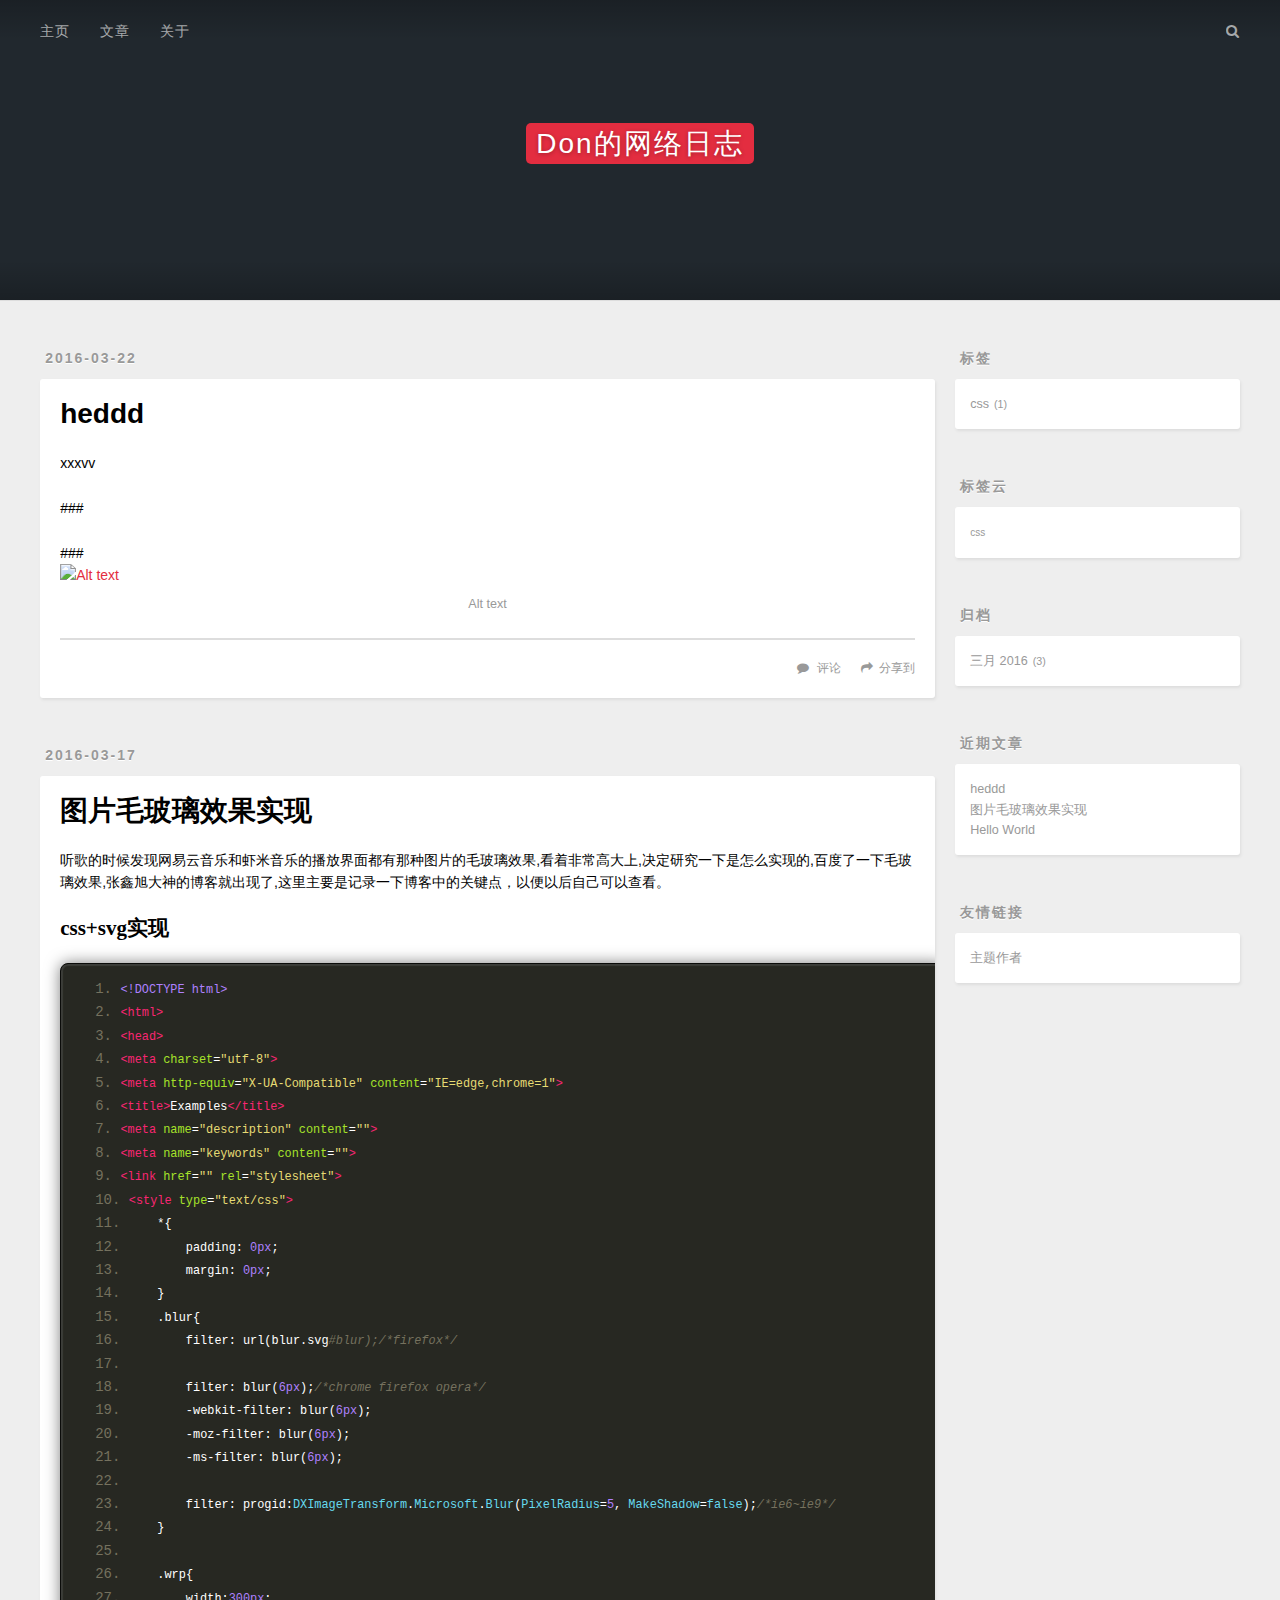
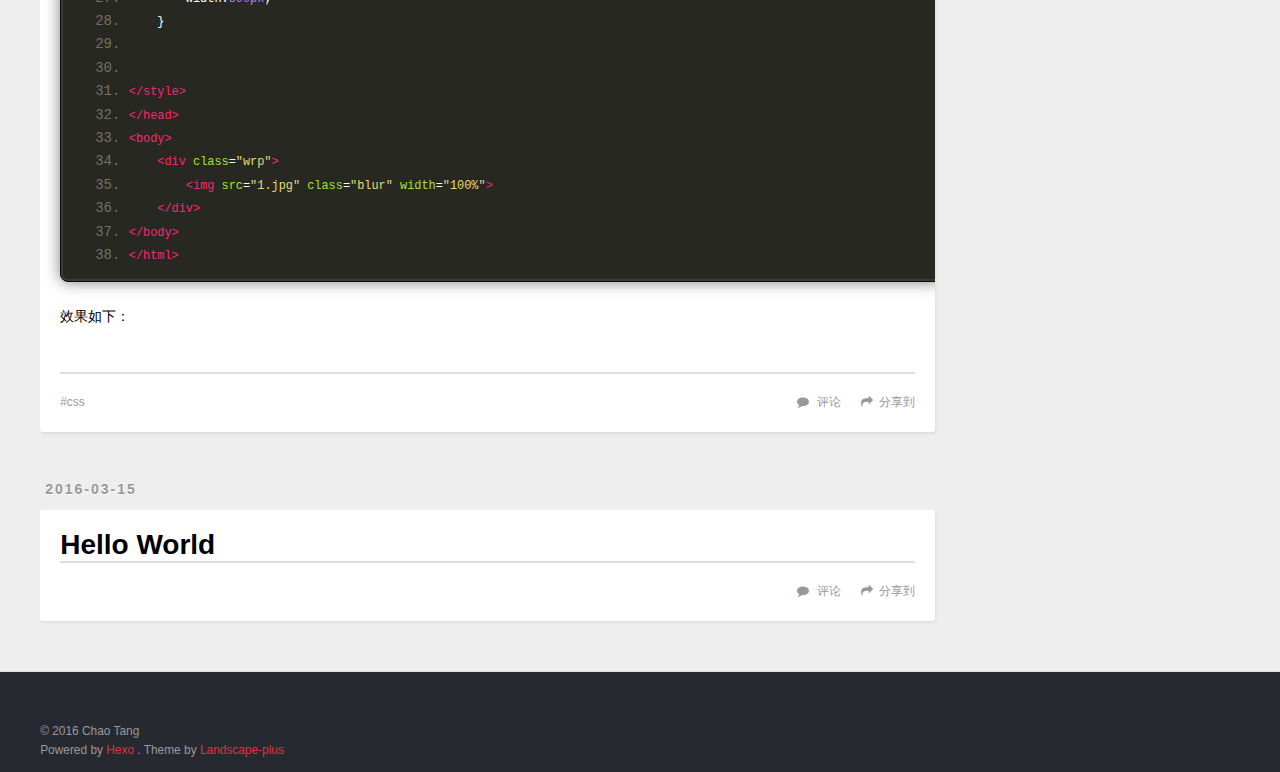
==== commit 807d4b2b: "Site updated: 2016-04-07 13:39:06" ====
--- a/index.html
+++ b/index.html
@@ -4,19 +4,17 @@
 <head>
   <meta charset="utf-8">
   
-  <title>Hexo</title>
+  <title>Don的网络日志</title>
   <meta name="viewport" content="width=device-width, initial-scale=1, maximum-scale=1">
   <meta name="description">
 <meta property="og:type" content="website">
-<meta property="og:title" content="Hexo">
+<meta property="og:title" content="Don的网络日志">
 <meta property="og:url" content="http://hellodon.github.io/index.html">
-<meta property="og:site_name" content="Hexo">
+<meta property="og:site_name" content="Don的网络日志">
 <meta property="og:description">
 <meta name="twitter:card" content="summary">
-<meta name="twitter:title" content="Hexo">
+<meta name="twitter:title" content="Don的网络日志">
 <meta name="twitter:description">
-  
-    <link rel="alternative" href="/atom.xml" title="Hexo" type="application/atom+xml">
   
   
     <link rel="icon" href="/favicon.png">
@@ -24,6 +22,7 @@
   <link rel="stylesheet" href="/css/style.css">
   <!--[if lt IE 9]><script src="//cdnjs.cloudflare.com/ajax/libs/html5shiv/3.7/html5shiv.min.js"></script><![endif]-->
   
+  <link rel="stylesheet" type="text/css" href="/prettify/prettify.css">
 </head>
 <body>
 <div id="container">
@@ -33,7 +32,7 @@
   <div id="header-outer" class="outer">
     <div id="header-title" class="inner">
       <h1 id="logo-wrap">
-        <a href="/" id="logo">Hexo</a>
+        <a href="/" id="logo">Don的网络日志</a>
       </h1>
       
     </div>
@@ -41,14 +40,14 @@
       <nav id="main-nav">
         <a id="main-nav-toggle" class="nav-icon"></a>
         
-          <a class="main-nav-link" href="/">Home</a>
-        
-          <a class="main-nav-link" href="/archives">Archives</a>
+          <a class="main-nav-link" href="/">主页</a>
+        
+          <a class="main-nav-link" href="/archives">文章</a>
+        
+          <a class="main-nav-link" href="/about">关于</a>
         
       </nav>
       <nav id="sub-nav">
-        
-          <a id="nav-rss-link" class="nav-icon" href="/atom.xml" title="RSS Feed"></a>
         
         <a id="nav-search-btn" class="nav-icon" title="Search"></a>
       </nav>
@@ -68,10 +67,10 @@
     <div class="outer">
       <section id="main">
   
-    <article id="post-hello-world" class="article article-type-post" itemscope itemprop="blogPost">
+    <article id="post-heddd" class="article article-type-post" itemscope itemprop="blogPost">
   <div class="article-meta">
-    <a href="/2016/03/15/hello-world/" class="article-date">
-  <time datetime="2016-03-15T03:39:44.912Z" itemprop="datePublished">2016-03-15</time>
+    <a href="/2016/03/22/heddd/" class="article-date">
+  <time datetime="2016-03-22T08:42:53.000Z" itemprop="datePublished">2016-03-22</time>
 </a>
     
   </div>
@@ -82,7 +81,7 @@
         
   
     <h1 itemprop="name">
-      <a class="article-title" href="/2016/03/15/hello-world/">Hello World</a>
+      <a class="article-title" href="/2016/03/22/heddd/">heddd</a>
     </h1>
   
 
@@ -90,25 +89,19 @@
     
     <div class="article-entry" itemprop="articleBody">
       
-        <p>Welcome to <a href="https://hexo.io/" target="_blank" rel="external">Hexo</a>! This is your very first post. Check <a href="https://hexo.io/docs/" target="_blank" rel="external">documentation</a> for more info. If you get any problems when using Hexo, you can find the answer in <a href="https://hexo.io/docs/troubleshooting.html" target="_blank" rel="external">troubleshooting</a> or you can ask me on <a href="https://github.com/hexojs/hexo/issues" target="_blank" rel="external">GitHub</a>.</p>
-<h2 id="Quick-Start"><a href="#Quick-Start" class="headerlink" title="Quick Start"></a>Quick Start</h2><h3 id="Create-a-new-post"><a href="#Create-a-new-post" class="headerlink" title="Create a new post"></a>Create a new post</h3><figure class="highlight bash"><table><tr><td class="gutter"><pre><span class="line">1</span><br></pre></td><td class="code"><pre><span class="line">$ hexo new <span class="string">"My New Post"</span></span><br></pre></td></tr></table></figure>
-<p>More info: <a href="https://hexo.io/docs/writing.html" target="_blank" rel="external">Writing</a></p>
-<h3 id="Run-server"><a href="#Run-server" class="headerlink" title="Run server"></a>Run server</h3><figure class="highlight bash"><table><tr><td class="gutter"><pre><span class="line">1</span><br></pre></td><td class="code"><pre><span class="line">$ hexo server</span><br></pre></td></tr></table></figure>
-<p>More info: <a href="https://hexo.io/docs/server.html" target="_blank" rel="external">Server</a></p>
-<h3 id="Generate-static-files"><a href="#Generate-static-files" class="headerlink" title="Generate static files"></a>Generate static files</h3><figure class="highlight bash"><table><tr><td class="gutter"><pre><span class="line">1</span><br></pre></td><td class="code"><pre><span class="line">$ hexo generate</span><br></pre></td></tr></table></figure>
-<p>More info: <a href="https://hexo.io/docs/generating.html" target="_blank" rel="external">Generating</a></p>
-<h3 id="Deploy-to-remote-sites"><a href="#Deploy-to-remote-sites" class="headerlink" title="Deploy to remote sites"></a>Deploy to remote sites</h3><figure class="highlight bash"><table><tr><td class="gutter"><pre><span class="line">1</span><br></pre></td><td class="code"><pre><span class="line">$ hexo deploy</span><br></pre></td></tr></table></figure>
-<p>More info: <a href="https://hexo.io/docs/deployment.html" target="_blank" rel="external">Deployment</a></p>
+        <p>xxxvv</p>
+<p>###<br></p>
+<p>###<br><img src="./img.jpg" alt="Alt text"></p>
 
       
     </div>
     <footer class="article-footer">
       
-        <a data-url="http://hellodon.github.io/2016/03/15/hello-world/" data-id="cilsveljl0000loz28dp5m39p" class="article-share-link" data-share="baidu">Share</a>
-      
-
-      
-        <a href="http://hellodon.github.io/2016/03/15/hello-world/#ds-thread" class="article-comment-link">Comments</a>
+        <a data-url="http://hellodon.github.io/2016/03/22/heddd/" data-id="cim378gs900012cz2uwujrzqh" class="article-share-link" data-share="baidu">分享到</a>
+      
+
+      
+        <a href="http://hellodon.github.io/2016/03/22/heddd/#ds-thread" class="article-comment-link">评论</a>
       
 
       
@@ -119,6 +112,132 @@
 
 
   
+    <article id="post-image-blur-effect" class="article article-type-post" itemscope itemprop="blogPost">
+  <div class="article-meta">
+    <a href="/2016/03/17/image-blur-effect/" class="article-date">
+  <time datetime="2016-03-17T07:18:38.000Z" itemprop="datePublished">2016-03-17</time>
+</a>
+    
+  </div>
+  <div class="article-inner">
+    
+    
+      <header class="article-header">
+        
+  
+    <h1 itemprop="name">
+      <a class="article-title" href="/2016/03/17/image-blur-effect/">图片毛玻璃效果实现</a>
+    </h1>
+  
+
+      </header>
+    
+    <div class="article-entry" itemprop="articleBody">
+      
+        <p>听歌的时候发现网易云音乐和虾米音乐的播放界面都有那种图片的毛玻璃效果,看着非常高大上,决定研究一下是怎么实现的,百度了一下毛玻璃效果,张鑫旭大神的博客就出现了,这里主要是记录一下博客中的关键点，以便以后自己可以查看。</p>
+<h2 id="css-svg实现"><a href="#css-svg实现" class="headerlink" title="css+svg实现"></a>css+svg实现</h2><pre><code>&lt;!DOCTYPE html&gt;
+&lt;html&gt;
+&lt;head&gt;
+&lt;meta charset=&quot;utf-8&quot;&gt;
+&lt;meta http-equiv=&quot;X-UA-Compatible&quot; content=&quot;IE=edge,chrome=1&quot;&gt;
+&lt;title&gt;Examples&lt;/title&gt;
+&lt;meta name=&quot;description&quot; content=&quot;&quot;&gt;
+&lt;meta name=&quot;keywords&quot; content=&quot;&quot;&gt;
+&lt;link href=&quot;&quot; rel=&quot;stylesheet&quot;&gt;
+&lt;style type=&quot;text/css&quot;&gt;
+    *{
+        padding: 0px;
+        margin: 0px;
+    }
+    .blur{
+        filter: url(blur.svg#blur);/*firefox*/
+
+        filter: blur(6px);/*chrome firefox opera*/
+        -webkit-filter: blur(6px);
+        -moz-filter: blur(6px);
+        -ms-filter: blur(6px);    
+
+        filter: progid:DXImageTransform.Microsoft.Blur(PixelRadius=5, MakeShadow=false);/*ie6~ie9*/
+    }
+
+    .wrp{
+        width:300px;
+    }
+
+
+&lt;/style&gt;
+&lt;/head&gt;
+&lt;body&gt;
+    &lt;div class=&quot;wrp&quot;&gt;
+        &lt;img src=&quot;1.jpg&quot; class=&quot;blur&quot; width=&quot;100%&quot;&gt;
+    &lt;/div&gt;
+&lt;/body&gt;
+&lt;/html&gt;
+</code></pre><p>效果如下：<br><br></p>
+
+      
+    </div>
+    <footer class="article-footer">
+      
+        <a data-url="http://hellodon.github.io/2016/03/17/image-blur-effect/" data-id="cim378gsc00022cz2q4es7j7w" class="article-share-link" data-share="baidu">分享到</a>
+      
+
+      
+        <a href="http://hellodon.github.io/2016/03/17/image-blur-effect/#ds-thread" class="article-comment-link">评论</a>
+      
+
+      
+  <ul class="article-tag-list"><li class="article-tag-list-item"><a class="article-tag-list-link" href="/tags/css/">css</a></li></ul>
+
+    </footer>
+  </div>
+  
+</article>
+
+
+  
+    <article id="post-Hello-World" class="article article-type-post" itemscope itemprop="blogPost">
+  <div class="article-meta">
+    <a href="/2016/03/15/Hello-World/" class="article-date">
+  <time datetime="2016-03-15T07:30:43.000Z" itemprop="datePublished">2016-03-15</time>
+</a>
+    
+  </div>
+  <div class="article-inner">
+    
+    
+      <header class="article-header">
+        
+  
+    <h1 itemprop="name">
+      <a class="article-title" href="/2016/03/15/Hello-World/">Hello World</a>
+    </h1>
+  
+
+      </header>
+    
+    <div class="article-entry" itemprop="articleBody">
+      
+        
+      
+    </div>
+    <footer class="article-footer">
+      
+        <a data-url="http://hellodon.github.io/2016/03/15/Hello-World/" data-id="cim378gs400002cz2dfyuh8ks" class="article-share-link" data-share="baidu">分享到</a>
+      
+
+      
+        <a href="http://hellodon.github.io/2016/03/15/Hello-World/#ds-thread" class="article-comment-link">评论</a>
+      
+
+      
+    </footer>
+  </div>
+  
+</article>
+
+
+  
   
 </section>
       
@@ -127,28 +246,50 @@
     
   
     
-  
-    
-  
-    
-  <div class="widget-wrap">
-    <h3 class="widget-title">Archives</h3>
+  <div class="widget-wrap">
+    <h3 class="widget-title">标签</h3>
     <div class="widget">
-      <ul class="archive-list"><li class="archive-list-item"><a class="archive-list-link" href="/archives/2016/03/">March 2016</a><span class="archive-list-count">1</span></li></ul>
-    </div>
-  </div>
-
-  
-    
-  <div class="widget-wrap">
-    <h3 class="widget-title">Recent Posts</h3>
+      <ul class="tag-list"><li class="tag-list-item"><a class="tag-list-link" href="/tags/css/">css</a><span class="tag-list-count">1</span></li></ul>
+    </div>
+  </div>
+
+  
+    
+  <div class="widget-wrap">
+    <h3 class="widget-title">标签云</h3>
+    <div class="widget tagcloud">
+      <a href="/tags/css/" style="font-size: 10px;">css</a>
+    </div>
+  </div>
+
+  
+    
+  <div class="widget-wrap">
+    <h3 class="widget-title">归档</h3>
+    <div class="widget">
+      <ul class="archive-list"><li class="archive-list-item"><a class="archive-list-link" href="/archives/2016/03/">三月 2016</a><span class="archive-list-count">3</span></li></ul>
+    </div>
+  </div>
+
+  
+    
+  <div class="widget-wrap">
+    <h3 class="widget-title">近期文章</h3>
     <div class="widget">
       <ul>
         
           <li>
-            <a href="/2016/03/15/hello-world/">Hello World</a>
+            <a href="/2016/03/22/heddd/">heddd</a>
           </li>
         
+          <li>
+            <a href="/2016/03/17/image-blur-effect/">图片毛玻璃效果实现</a>
+          </li>
+        
+          <li>
+            <a href="/2016/03/15/Hello-World/">Hello World</a>
+          </li>
+        
       </ul>
     </div>
   </div>
@@ -156,7 +297,7 @@
   
     
   <div class="widget-wrap">
-    <h3 class="widget-title">Links</h3>
+    <h3 class="widget-title">友情链接</h3>
     <div class="widget">
       <ul>
         
@@ -164,10 +305,6 @@
             <a href="http://xiguabaobao.com" target="_blank">主题作者</a>
           </li>
         
-          <li>
-            <a href="http://reqianduan.com" target="_blank">热前端</a>
-          </li>
-        
       </ul>
     </div>
   </div>
@@ -180,7 +317,7 @@
   
   <div class="outer">
     <div id="footer-info" class="inner">
-      &copy; 2016 John Doe<br>
+      &copy; 2016 Chao Tang<br>
       Powered by <a href="http://hexo.io/" target="_blank">Hexo</a>
       .
       Theme by <a href="https://github.com/xiangming/landscape-plus" target="_blank">Landscape-plus</a>
@@ -190,14 +327,16 @@
   </div>
   <nav id="mobile-nav">
   
-    <a href="/" class="mobile-nav-link">Home</a>
-  
-    <a href="/archives" class="mobile-nav-link">Archives</a>
+    <a href="/" class="mobile-nav-link">主页</a>
+  
+    <a href="/archives" class="mobile-nav-link">文章</a>
+  
+    <a href="/about" class="mobile-nav-link">关于</a>
   
 </nav>
   <!-- totop start -->
 <div id="totop">
-<a title="totop"><img src="/img/scrollup.png"/></a>
+<a title="返回顶部"><img src="/img/scrollup.png"/></a>
 </div>
 
 <!-- totop end -->
@@ -233,6 +372,13 @@
 <!-- 百度分享 end -->
 
 <script src="//cdnjs.cloudflare.com/ajax/libs/jquery/1.11.1/jquery.min.js"></script>
+<script src="/prettify/prettify.js"></script>
+<script type="text/javascript">
+  $(function(){
+      $('pre').addClass('prettyprint linenums').attr('style', 'overflow:auto;');
+         prettyPrint();
+  })
+</script>
 
 
 
--- a/css/style.css
+++ b/css/style.css
@@ -1458,6 +1458,10 @@
     display: none !important;
   }
 }
+#logo {
+  font-size: 28px;
+  line-height: 28px;
+}
 @media screen and (min-width: 768px) {
   #sidebar {
     display: inline;
--- a/prettify/prettify.css
+++ b/prettify/prettify.css
@@ -0,0 +1,99 @@
+Skip to content
+This repository  
+Search
+Pull requests
+Issues
+Gist
+ @hellodon
+ Watch 3
+  Star 26
+  Fork 7 RaphaelDDL/google-prettify-monokai-theme
+ Code  Issues 0  Pull requests 0  Wiki  Pulse  Graphs
+Branch: master Find file Copy pathgoogle-prettify-monokai-theme/prettify.css
+2163ab3  on 24 Jun 2015
+@RaphaelDDL RaphaelDDL Update prettify.css
+1 contributor
+RawBlameHistory     82 lines (72 sloc)  2.45 KB
+/* ========================
+//#google-prettify-monokai-theme
+//#Version: 0.3
+//#Author: RaphaelDDL
+//#Github: https://github.com/RaphaelDDL/google-prettify-monokai-theme/
+//For use with Google Code Prettify, HTML Syntax only
+//======================== */
+
+pre .str, code .str { color: #e6db5a; } /* string */
+pre .kwd, code .kwd { color: #66d9ef; } /* keyword */
+pre .com, code .com { color: #75715e; font-style: italic; } /* comment */
+pre .typ, code .typ { color: #66d9ef; } /* type */
+pre .lit, code .lit { color: #ae81ff; } /* literal */
+pre .pun, code .pun { color: #fff; } /* punctuation */
+pre .pln, code .pln { color: #fff; } /* plaintext */
+pre .tag, code .tag { color: #f92672; } /* html/xml tag */
+pre .atn, code .atn { color: #a6e22a; } /* html/xml attribute name */
+pre .atv, code .atv { color: #e6db74; } /* html/xml attribute value */
+pre .dec, code .dec { color: #ae81ff; } /* decimal */
+
+pre.prettyprint, code.prettyprint {
+	background-color: #272822;
+	-moz-border-radius: 8px;
+	-webkit-border-radius: 8px;
+	-o-border-radius: 8px;
+	-ms-border-radius: 8px;
+	-khtml-border-radius: 8px;
+	border-radius: 8px;
+	font-family: consolas, menlo, courier, monospace;
+}
+
+pre.prettyprint {
+	width: 100%;
+	margin: 1em auto;
+	padding: 1em;
+	white-space: pre-wrap;
+}
+
+pre.prettyprinted {
+	box-shadow:inset 0 0 1px 2px #3c3d39, 0 0 15px rgba(0,0,0,0.5);
+	border:1px solid #0b0c0a;
+}
+
+
+/* ------------------------
+//Section: class 'linenums' for line numbering
+//------------------------ */
+ol.linenums {
+	margin-top: 0;
+	margin-bottom: 0;
+	color: #75715e;
+	list-style: decimal inside !important;
+} /* IE indents via margin-left */
+
+
+/* =============================================
+//Section: Print Styles (partially from Sunburn Theme)
+//================================================ */
+@media print {
+	pre.prettyprinted, pre.prettyprint, code.prettyprint {
+		background-color:#fff;
+		color:#000;
+		-moz-border-radius:0;
+		-webkit-border-radius:0;
+		-o-border-radius:0;
+		-ms-border-radius:0;
+		-khtml-border-radius:0;
+		border-radius:0;
+	}
+
+	pre .str, code .str { color: #060; }
+	pre .kwd, code .kwd { color: #006; font-weight: bold; }
+	pre .com, code .com { color: #600; font-style: italic; }
+	pre .typ, code .typ { color: #404; font-weight: bold; }
+	pre .lit, code .lit { color: #044; }
+	pre .pun, code .pun { color: #440; }
+	pre .pln, code .pln { color: #000; }
+	pre .tag, code .tag { color: #006; font-weight: bold; }
+	pre .atn, code .atn { color: #404; }
+	pre .atv, code .atv { color: #060; }
+}
+Status API Training Shop Blog About
+© 2016 GitHub, Inc. Terms Privacy Security Contact Help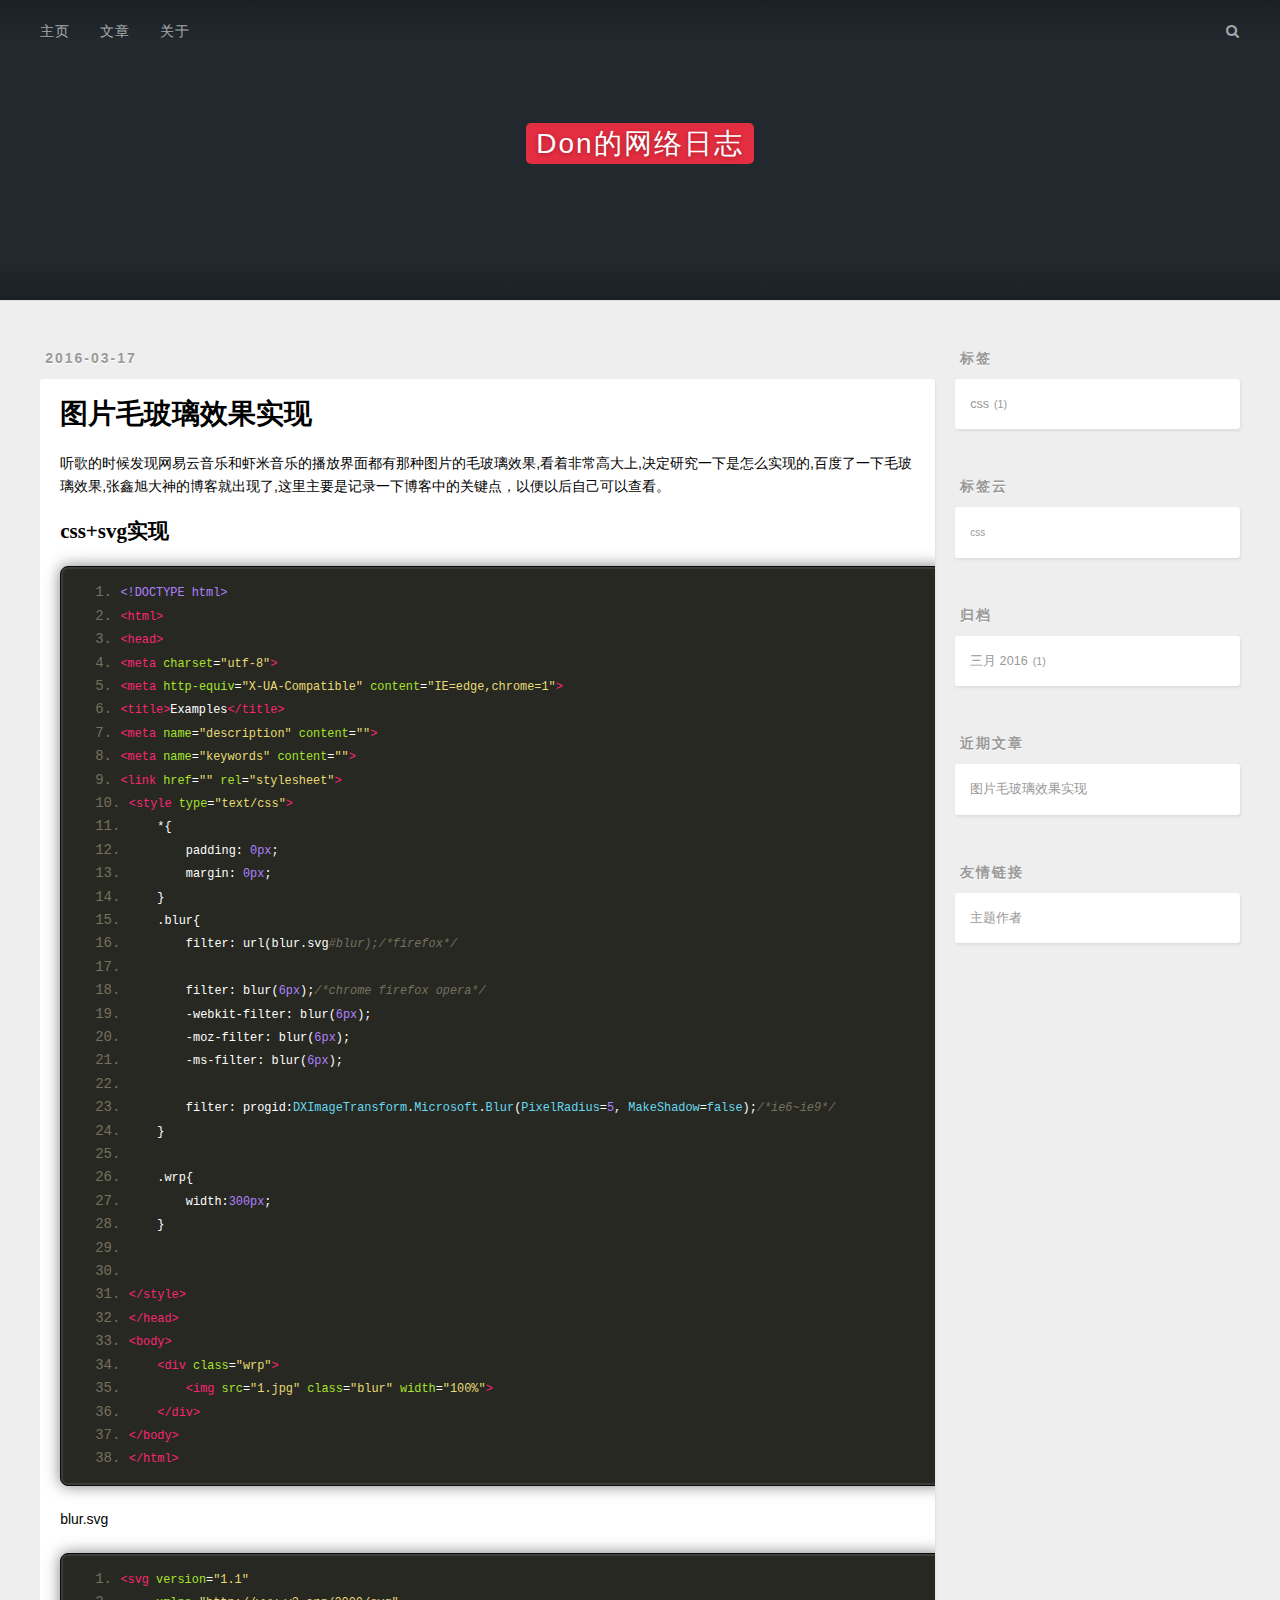
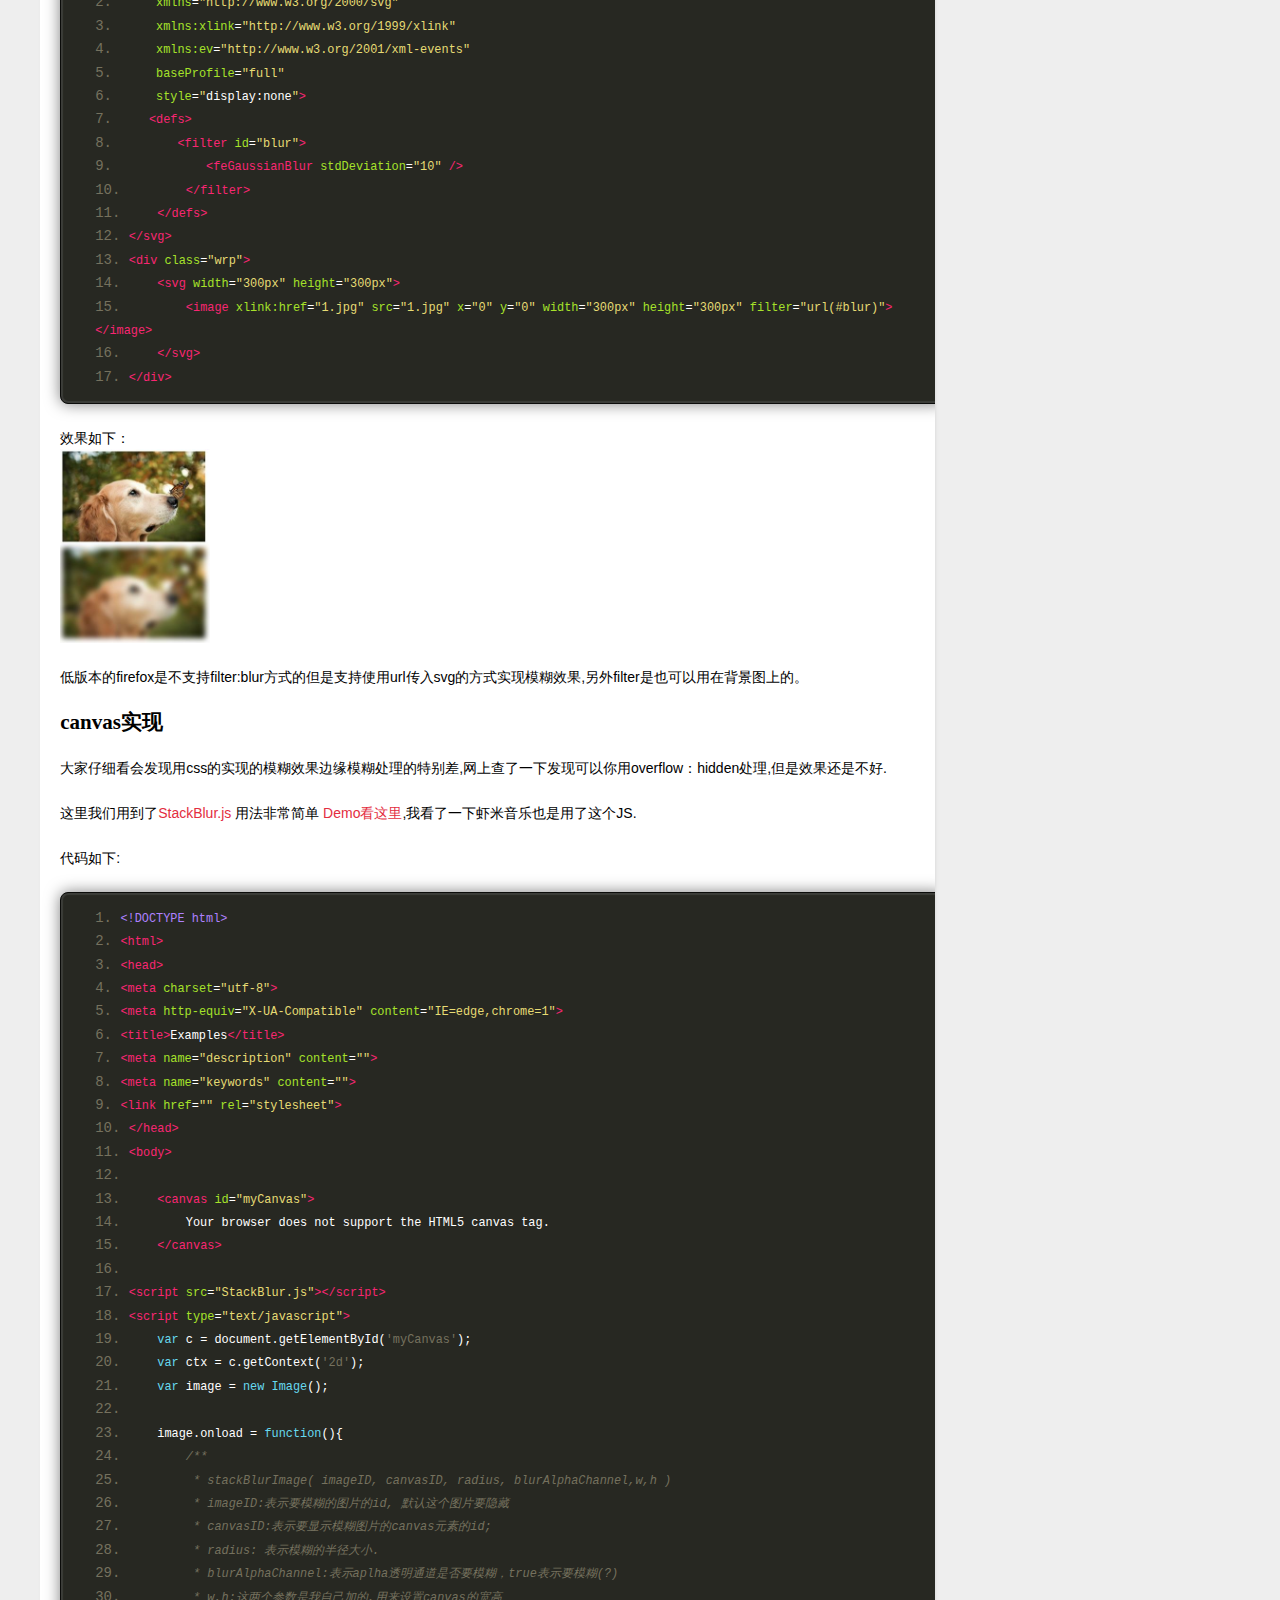
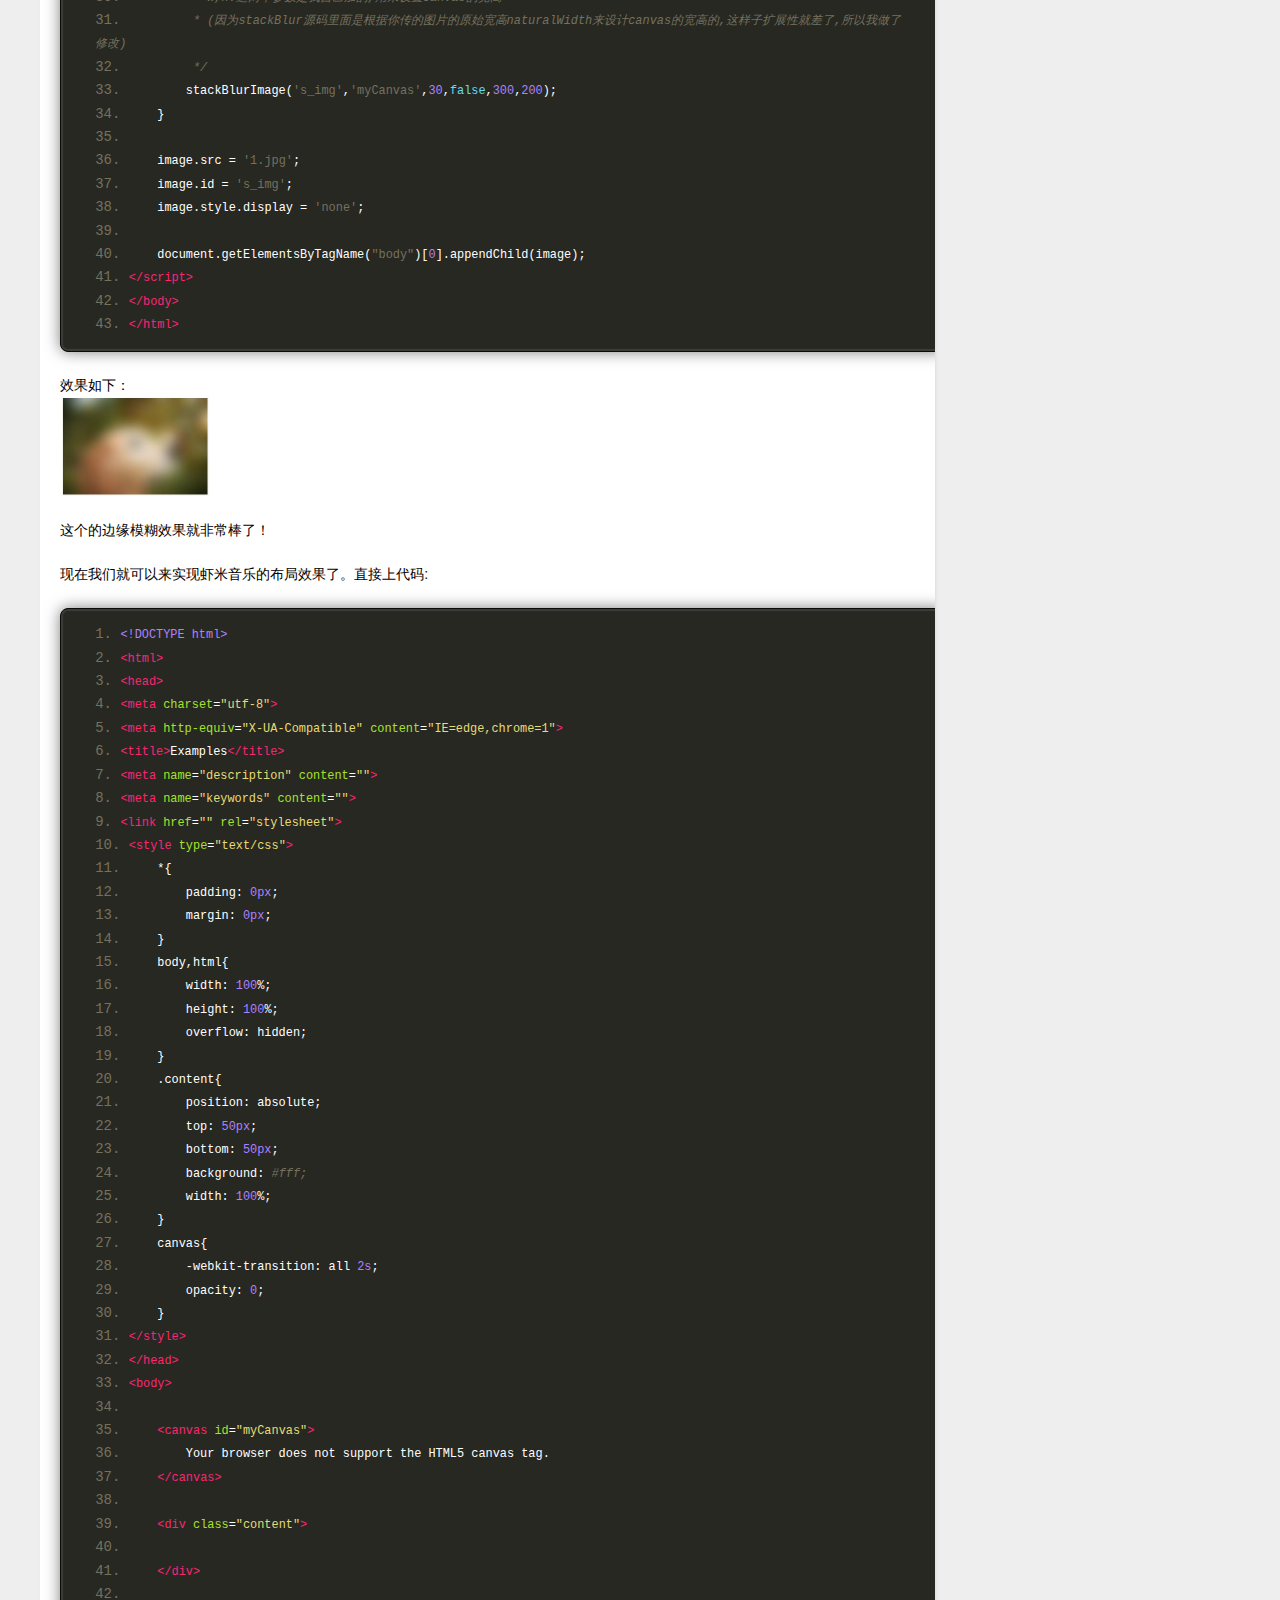
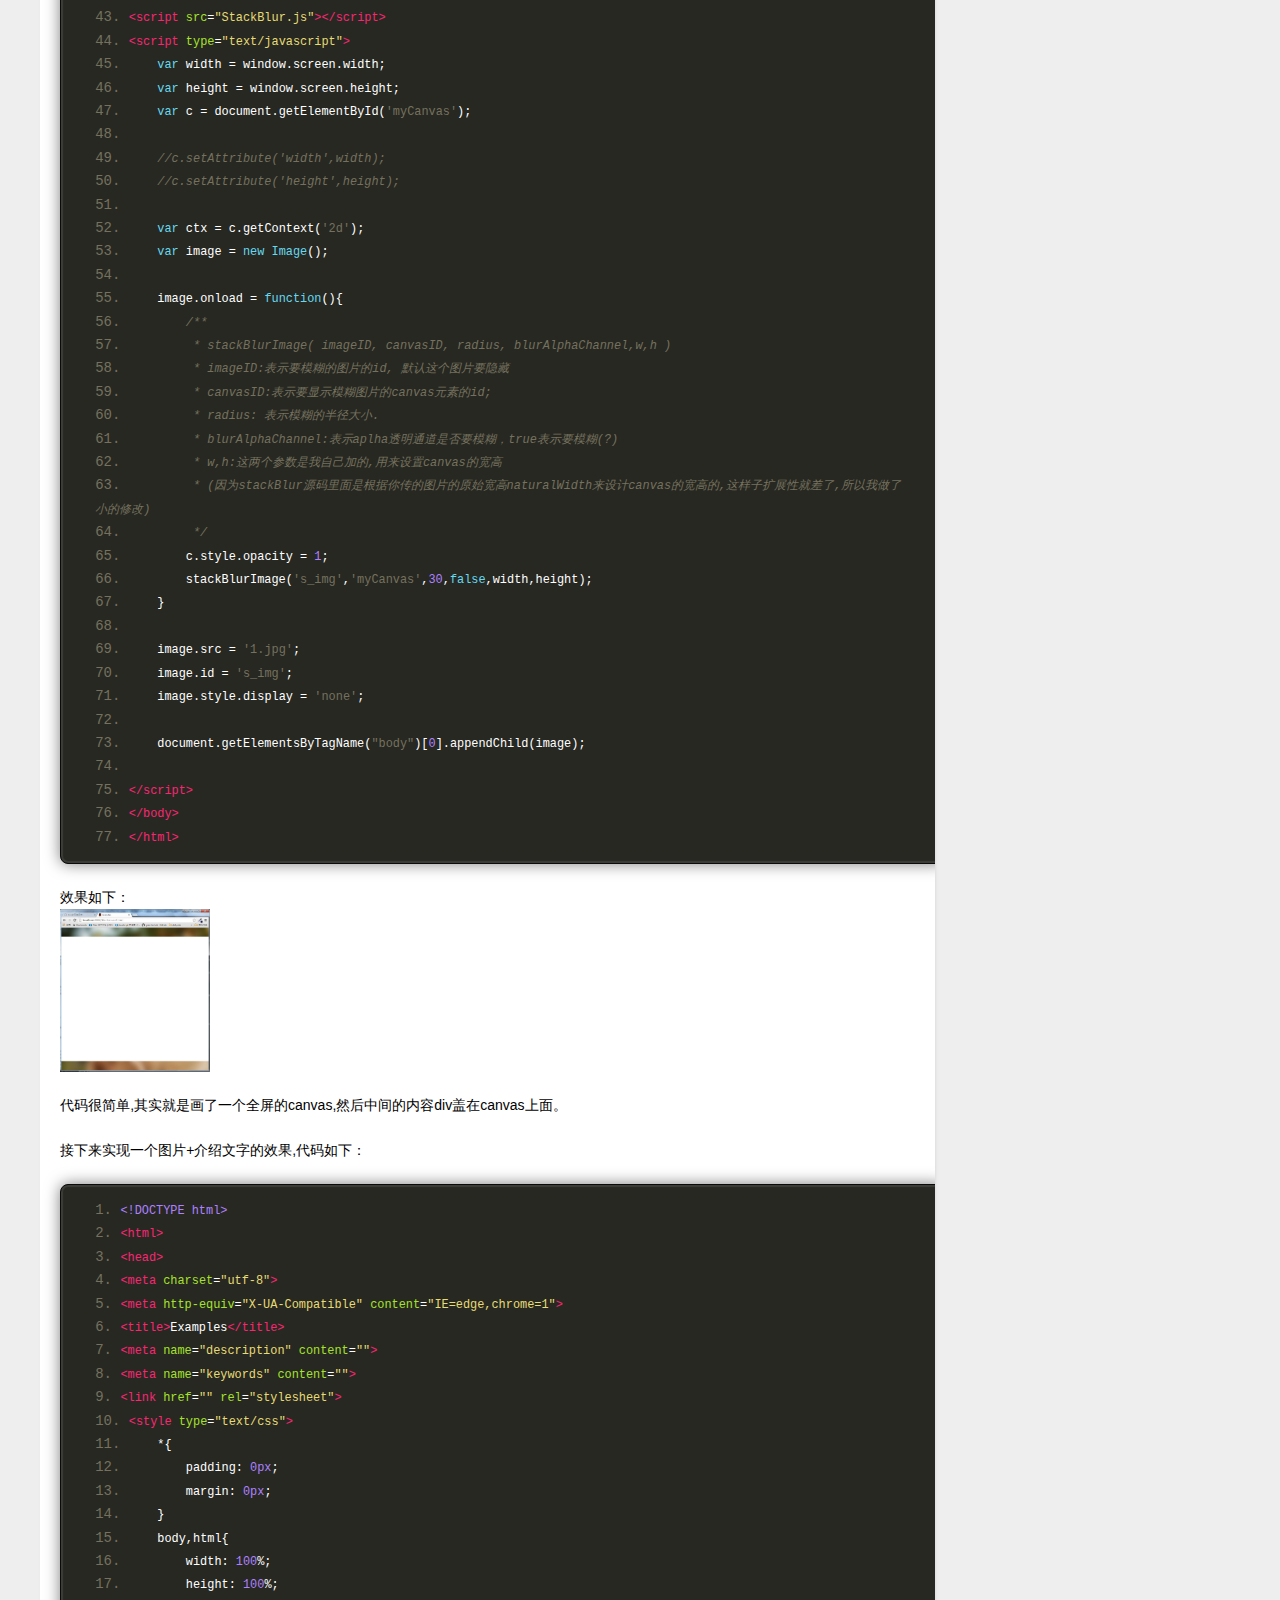
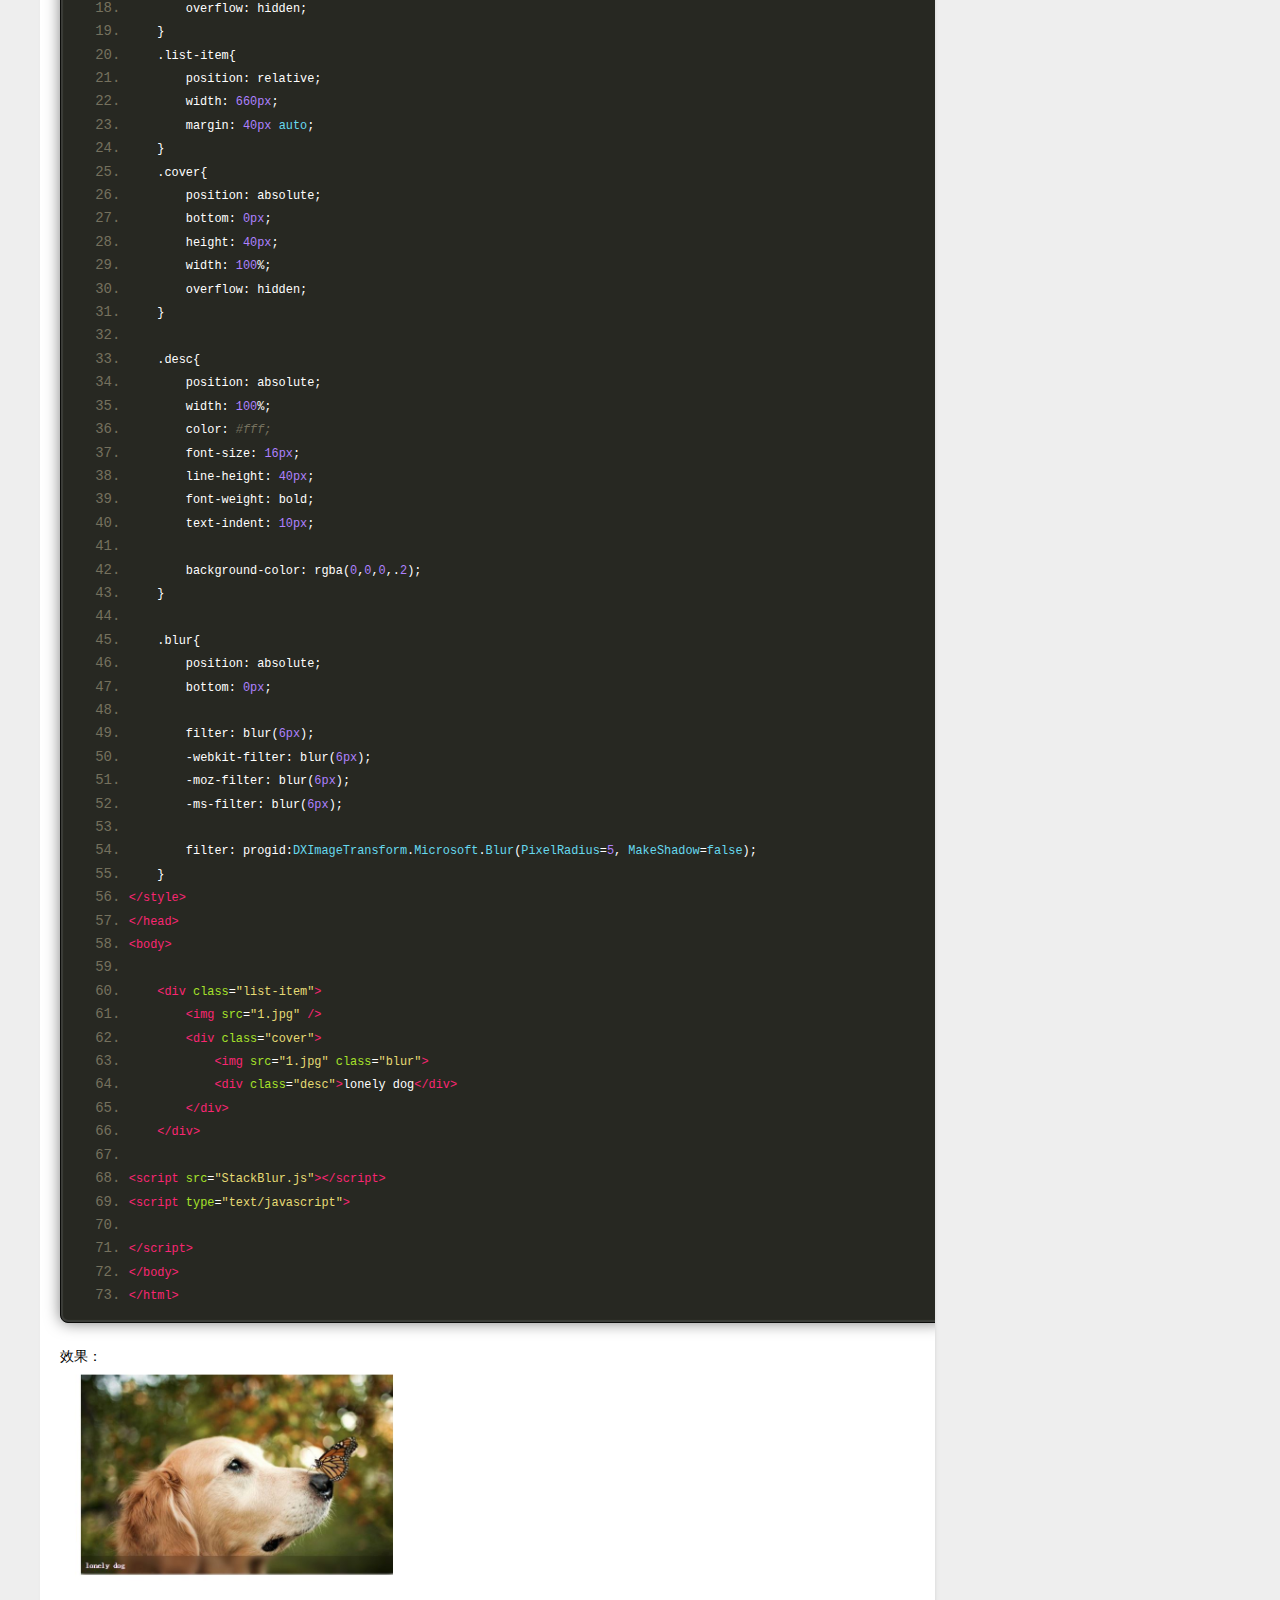
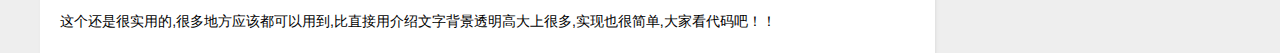
==== commit fa8ccf9c: "Site updated: 2016-04-08 16:07:56" ====
--- a/index.html
+++ b/index.html
@@ -66,51 +66,6 @@
 </header>
     <div class="outer">
       <section id="main">
-  
-    <article id="post-heddd" class="article article-type-post" itemscope itemprop="blogPost">
-  <div class="article-meta">
-    <a href="/2016/03/22/heddd/" class="article-date">
-  <time datetime="2016-03-22T08:42:53.000Z" itemprop="datePublished">2016-03-22</time>
-</a>
-    
-  </div>
-  <div class="article-inner">
-    
-    
-      <header class="article-header">
-        
-  
-    <h1 itemprop="name">
-      <a class="article-title" href="/2016/03/22/heddd/">heddd</a>
-    </h1>
-  
-
-      </header>
-    
-    <div class="article-entry" itemprop="articleBody">
-      
-        <p>xxxvv</p>
-<p>###<br></p>
-<p>###<br><img src="./img.jpg" alt="Alt text"></p>
-
-      
-    </div>
-    <footer class="article-footer">
-      
-        <a data-url="http://hellodon.github.io/2016/03/22/heddd/" data-id="cim378gs900012cz2uwujrzqh" class="article-share-link" data-share="baidu">分享到</a>
-      
-
-      
-        <a href="http://hellodon.github.io/2016/03/22/heddd/#ds-thread" class="article-comment-link">评论</a>
-      
-
-      
-    </footer>
-  </div>
-  
-</article>
-
-
   
     <article id="post-image-blur-effect" class="article article-type-post" itemscope itemprop="blogPost">
   <div class="article-meta">
@@ -173,13 +128,236 @@
     &lt;/div&gt;
 &lt;/body&gt;
 &lt;/html&gt;
-</code></pre><p>效果如下：<br><br></p>
+</code></pre><p>blur.svg    </p>
+<pre><code>&lt;svg version=&quot;1.1&quot; 
+     xmlns=&quot;http://www.w3.org/2000/svg&quot;
+     xmlns:xlink=&quot;http://www.w3.org/1999/xlink&quot;
+     xmlns:ev=&quot;http://www.w3.org/2001/xml-events&quot;     
+     baseProfile=&quot;full&quot;
+     style=&quot;display:none&quot;&gt;     
+    &lt;defs&gt;
+        &lt;filter id=&quot;blur&quot;&gt;
+            &lt;feGaussianBlur stdDeviation=&quot;10&quot; /&gt;
+        &lt;/filter&gt;
+    &lt;/defs&gt;
+&lt;/svg&gt;
+&lt;div class=&quot;wrp&quot;&gt;
+    &lt;svg width=&quot;300px&quot; height=&quot;300px&quot;&gt;
+        &lt;image xlink:href=&quot;1.jpg&quot; src=&quot;1.jpg&quot; x=&quot;0&quot; y=&quot;0&quot; width=&quot;300px&quot; height=&quot;300px&quot; filter=&quot;url(#blur)&quot;&gt;&lt;/image&gt;
+    &lt;/svg&gt;
+&lt;/div&gt;
+</code></pre><p>效果如下：<br><img src="/2016/03/17/image-blur-effect/1.JPG" class="xxx" width="150" title="[title text [alt text]]"></p>
+<p>低版本的firefox是不支持filter:blur方式的但是支持使用url传入svg的方式实现模糊效果,另外filter是也可以用在背景图上的。</p>
+<h2 id="canvas实现"><a href="#canvas实现" class="headerlink" title="canvas实现"></a>canvas实现</h2><p>大家仔细看会发现用css的实现的模糊效果边缘模糊处理的特别差,网上查了一下发现可以你用overflow：hidden处理,但是效果还是不好.</p>
+<p>这里我们用到了<a href="http://www.quasimondo.com/StackBlurForCanvas/StackBlur.js" target="_blank" rel="external">StackBlur.js</a> 用法非常简单 <a href="http://www.quasimondo.com/StackBlurForCanvas/StackBlurDemo.html" target="_blank" rel="external">Demo看这里</a>,我看了一下虾米音乐也是用了这个JS.</p>
+<p>代码如下:</p>
+<pre><code>&lt;!DOCTYPE html&gt;
+&lt;html&gt;
+&lt;head&gt;
+&lt;meta charset=&quot;utf-8&quot;&gt;
+&lt;meta http-equiv=&quot;X-UA-Compatible&quot; content=&quot;IE=edge,chrome=1&quot;&gt;
+&lt;title&gt;Examples&lt;/title&gt;
+&lt;meta name=&quot;description&quot; content=&quot;&quot;&gt;
+&lt;meta name=&quot;keywords&quot; content=&quot;&quot;&gt;
+&lt;link href=&quot;&quot; rel=&quot;stylesheet&quot;&gt;
+&lt;/head&gt;
+&lt;body&gt;
+
+    &lt;canvas id=&quot;myCanvas&quot;&gt;
+        Your browser does not support the HTML5 canvas tag.
+    &lt;/canvas&gt;
+
+&lt;script src=&quot;StackBlur.js&quot;&gt;&lt;/script&gt;
+&lt;script type=&quot;text/javascript&quot;&gt;
+    var c = document.getElementById(&#39;myCanvas&#39;);
+    var ctx = c.getContext(&#39;2d&#39;);
+    var image = new Image();
+
+    image.onload = function(){
+        /**
+         * stackBlurImage( imageID, canvasID, radius, blurAlphaChannel,w,h )
+         * imageID:表示要模糊的图片的id, 默认这个图片要隐藏
+         * canvasID:表示要显示模糊图片的canvas元素的id;
+         * radius: 表示模糊的半径大小.
+         * blurAlphaChannel:表示aplha透明通道是否要模糊，true表示要模糊(?)
+         * w,h:这两个参数是我自己加的,用来设置canvas的宽高
+         * (因为stackBlur源码里面是根据你传的图片的原始宽高naturalWidth来设计canvas的宽高的,这样子扩展性就差了,所以我做了修改)
+         */
+        stackBlurImage(&#39;s_img&#39;,&#39;myCanvas&#39;,30,false,300,200);
+    }
+
+    image.src = &#39;1.jpg&#39;;
+    image.id = &#39;s_img&#39;;
+    image.style.display = &#39;none&#39;;
+
+    document.getElementsByTagName(&quot;body&quot;)[0].appendChild(image);
+&lt;/script&gt;
+&lt;/body&gt;
+&lt;/html&gt;
+</code></pre><p>效果如下：<br><img src="/2016/03/17/image-blur-effect/2.JPG" class="xxx" width="150" title="[title text [alt text]]"></p>
+<p>这个的边缘模糊效果就非常棒了！</p>
+<p>现在我们就可以来实现虾米音乐的布局效果了。直接上代码:</p>
+<pre><code>&lt;!DOCTYPE html&gt;
+&lt;html&gt;
+&lt;head&gt;
+&lt;meta charset=&quot;utf-8&quot;&gt;
+&lt;meta http-equiv=&quot;X-UA-Compatible&quot; content=&quot;IE=edge,chrome=1&quot;&gt;
+&lt;title&gt;Examples&lt;/title&gt;
+&lt;meta name=&quot;description&quot; content=&quot;&quot;&gt;
+&lt;meta name=&quot;keywords&quot; content=&quot;&quot;&gt;
+&lt;link href=&quot;&quot; rel=&quot;stylesheet&quot;&gt;
+&lt;style type=&quot;text/css&quot;&gt;
+    *{
+        padding: 0px;
+        margin: 0px;
+    }
+    body,html{
+        width: 100%;
+        height: 100%;
+        overflow: hidden;
+    }
+    .content{
+        position: absolute;
+        top: 50px;
+        bottom: 50px;
+        background: #fff;
+        width: 100%;
+    }
+    canvas{
+        -webkit-transition: all 2s;
+        opacity: 0;
+    }
+&lt;/style&gt;
+&lt;/head&gt;
+&lt;body&gt;
+
+    &lt;canvas id=&quot;myCanvas&quot;&gt;
+        Your browser does not support the HTML5 canvas tag.
+    &lt;/canvas&gt;
+
+    &lt;div class=&quot;content&quot;&gt;
+
+    &lt;/div&gt;
+
+&lt;script src=&quot;StackBlur.js&quot;&gt;&lt;/script&gt;
+&lt;script type=&quot;text/javascript&quot;&gt;
+    var width = window.screen.width;
+    var height = window.screen.height;
+    var c = document.getElementById(&#39;myCanvas&#39;);
+
+    //c.setAttribute(&#39;width&#39;,width); 
+    //c.setAttribute(&#39;height&#39;,height);
+
+    var ctx = c.getContext(&#39;2d&#39;);
+    var image = new Image();
+
+    image.onload = function(){
+        /**
+         * stackBlurImage( imageID, canvasID, radius, blurAlphaChannel,w,h )
+         * imageID:表示要模糊的图片的id, 默认这个图片要隐藏
+         * canvasID:表示要显示模糊图片的canvas元素的id;
+         * radius: 表示模糊的半径大小.
+         * blurAlphaChannel:表示aplha透明通道是否要模糊，true表示要模糊(?)
+         * w,h:这两个参数是我自己加的,用来设置canvas的宽高
+         * (因为stackBlur源码里面是根据你传的图片的原始宽高naturalWidth来设计canvas的宽高的,这样子扩展性就差了,所以我做了小的修改)
+         */
+        c.style.opacity = 1;
+        stackBlurImage(&#39;s_img&#39;,&#39;myCanvas&#39;,30,false,width,height);
+    }
+
+    image.src = &#39;1.jpg&#39;;
+    image.id = &#39;s_img&#39;;
+    image.style.display = &#39;none&#39;;
+
+    document.getElementsByTagName(&quot;body&quot;)[0].appendChild(image);
+
+&lt;/script&gt;
+&lt;/body&gt;
+&lt;/html&gt;
+</code></pre><p>效果如下：<br><img src="/2016/03/17/image-blur-effect/3.JPG" class="xxx" width="150" title="[title text [alt text]]"></p>
+<p>代码很简单,其实就是画了一个全屏的canvas,然后中间的内容div盖在canvas上面。</p>
+<p>接下来实现一个图片+介绍文字的效果,代码如下：</p>
+<pre><code>&lt;!DOCTYPE html&gt;
+&lt;html&gt;
+&lt;head&gt;
+&lt;meta charset=&quot;utf-8&quot;&gt;
+&lt;meta http-equiv=&quot;X-UA-Compatible&quot; content=&quot;IE=edge,chrome=1&quot;&gt;
+&lt;title&gt;Examples&lt;/title&gt;
+&lt;meta name=&quot;description&quot; content=&quot;&quot;&gt;
+&lt;meta name=&quot;keywords&quot; content=&quot;&quot;&gt;
+&lt;link href=&quot;&quot; rel=&quot;stylesheet&quot;&gt;
+&lt;style type=&quot;text/css&quot;&gt;
+    *{
+        padding: 0px;
+        margin: 0px;
+    }
+    body,html{
+        width: 100%;
+        height: 100%;
+        overflow: hidden;
+    }
+    .list-item{
+        position: relative;
+        width: 660px;
+        margin: 40px auto;
+    }
+    .cover{
+        position: absolute;
+        bottom: 0px;
+        height: 40px;
+        width: 100%;
+        overflow: hidden;
+    }
+
+    .desc{
+        position: absolute;
+        width: 100%;
+        color: #fff;
+        font-size: 16px;
+        line-height: 40px;
+        font-weight: bold;
+        text-indent: 10px;
+
+        background-color: rgba(0,0,0,.2);
+    }
+
+    .blur{
+        position: absolute;
+        bottom: 0px;
+
+        filter: blur(6px);
+        -webkit-filter: blur(6px);
+        -moz-filter: blur(6px);
+        -ms-filter: blur(6px);    
+
+        filter: progid:DXImageTransform.Microsoft.Blur(PixelRadius=5, MakeShadow=false);
+    }
+&lt;/style&gt;
+&lt;/head&gt;
+&lt;body&gt;
+
+    &lt;div class=&quot;list-item&quot;&gt;
+        &lt;img src=&quot;1.jpg&quot; /&gt;
+        &lt;div class=&quot;cover&quot;&gt;
+            &lt;img src=&quot;1.jpg&quot; class=&quot;blur&quot;&gt;
+            &lt;div class=&quot;desc&quot;&gt;lonely dog&lt;/div&gt;
+        &lt;/div&gt;
+    &lt;/div&gt;
+
+&lt;script src=&quot;StackBlur.js&quot;&gt;&lt;/script&gt;
+&lt;script type=&quot;text/javascript&quot;&gt;
+
+&lt;/script&gt;
+&lt;/body&gt;
+&lt;/html&gt;
+</code></pre><p>效果：<br><img src="/2016/03/17/image-blur-effect/4.JPG" class="xxx" width="350" title="[title text [alt text]]"></p>
+<p>这个还是很实用的,很多地方应该都可以用到,比直接用介绍文字背景透明高大上很多,实现也很简单,大家看代码吧！！</p>
 
       
     </div>
     <footer class="article-footer">
       
-        <a data-url="http://hellodon.github.io/2016/03/17/image-blur-effect/" data-id="cim378gsc00022cz2q4es7j7w" class="article-share-link" data-share="baidu">分享到</a>
+        <a data-url="http://hellodon.github.io/2016/03/17/image-blur-effect/" data-id="cimre03y60000loz2inm8pwno" class="article-share-link" data-share="baidu">分享到</a>
       
 
       
@@ -189,48 +367,6 @@
       
   <ul class="article-tag-list"><li class="article-tag-list-item"><a class="article-tag-list-link" href="/tags/css/">css</a></li></ul>
 
-    </footer>
-  </div>
-  
-</article>
-
-
-  
-    <article id="post-Hello-World" class="article article-type-post" itemscope itemprop="blogPost">
-  <div class="article-meta">
-    <a href="/2016/03/15/Hello-World/" class="article-date">
-  <time datetime="2016-03-15T07:30:43.000Z" itemprop="datePublished">2016-03-15</time>
-</a>
-    
-  </div>
-  <div class="article-inner">
-    
-    
-      <header class="article-header">
-        
-  
-    <h1 itemprop="name">
-      <a class="article-title" href="/2016/03/15/Hello-World/">Hello World</a>
-    </h1>
-  
-
-      </header>
-    
-    <div class="article-entry" itemprop="articleBody">
-      
-        
-      
-    </div>
-    <footer class="article-footer">
-      
-        <a data-url="http://hellodon.github.io/2016/03/15/Hello-World/" data-id="cim378gs400002cz2dfyuh8ks" class="article-share-link" data-share="baidu">分享到</a>
-      
-
-      
-        <a href="http://hellodon.github.io/2016/03/15/Hello-World/#ds-thread" class="article-comment-link">评论</a>
-      
-
-      
     </footer>
   </div>
   
@@ -267,7 +403,7 @@
   <div class="widget-wrap">
     <h3 class="widget-title">归档</h3>
     <div class="widget">
-      <ul class="archive-list"><li class="archive-list-item"><a class="archive-list-link" href="/archives/2016/03/">三月 2016</a><span class="archive-list-count">3</span></li></ul>
+      <ul class="archive-list"><li class="archive-list-item"><a class="archive-list-link" href="/archives/2016/03/">三月 2016</a><span class="archive-list-count">1</span></li></ul>
     </div>
   </div>
 
@@ -279,15 +415,7 @@
       <ul>
         
           <li>
-            <a href="/2016/03/22/heddd/">heddd</a>
-          </li>
-        
-          <li>
             <a href="/2016/03/17/image-blur-effect/">图片毛玻璃效果实现</a>
-          </li>
-        
-          <li>
-            <a href="/2016/03/15/Hello-World/">Hello World</a>
           </li>
         
       </ul>
--- a/css/style.css
+++ b/css/style.css
@@ -1462,6 +1462,13 @@
   font-size: 28px;
   line-height: 28px;
 }
+.article-entry img,
+.article-entry video {
+  max-width: 100%;
+  height: auto;
+  display: block;
+  margin-left: 0px;
+}
 @media screen and (min-width: 768px) {
   #sidebar {
     display: inline;
